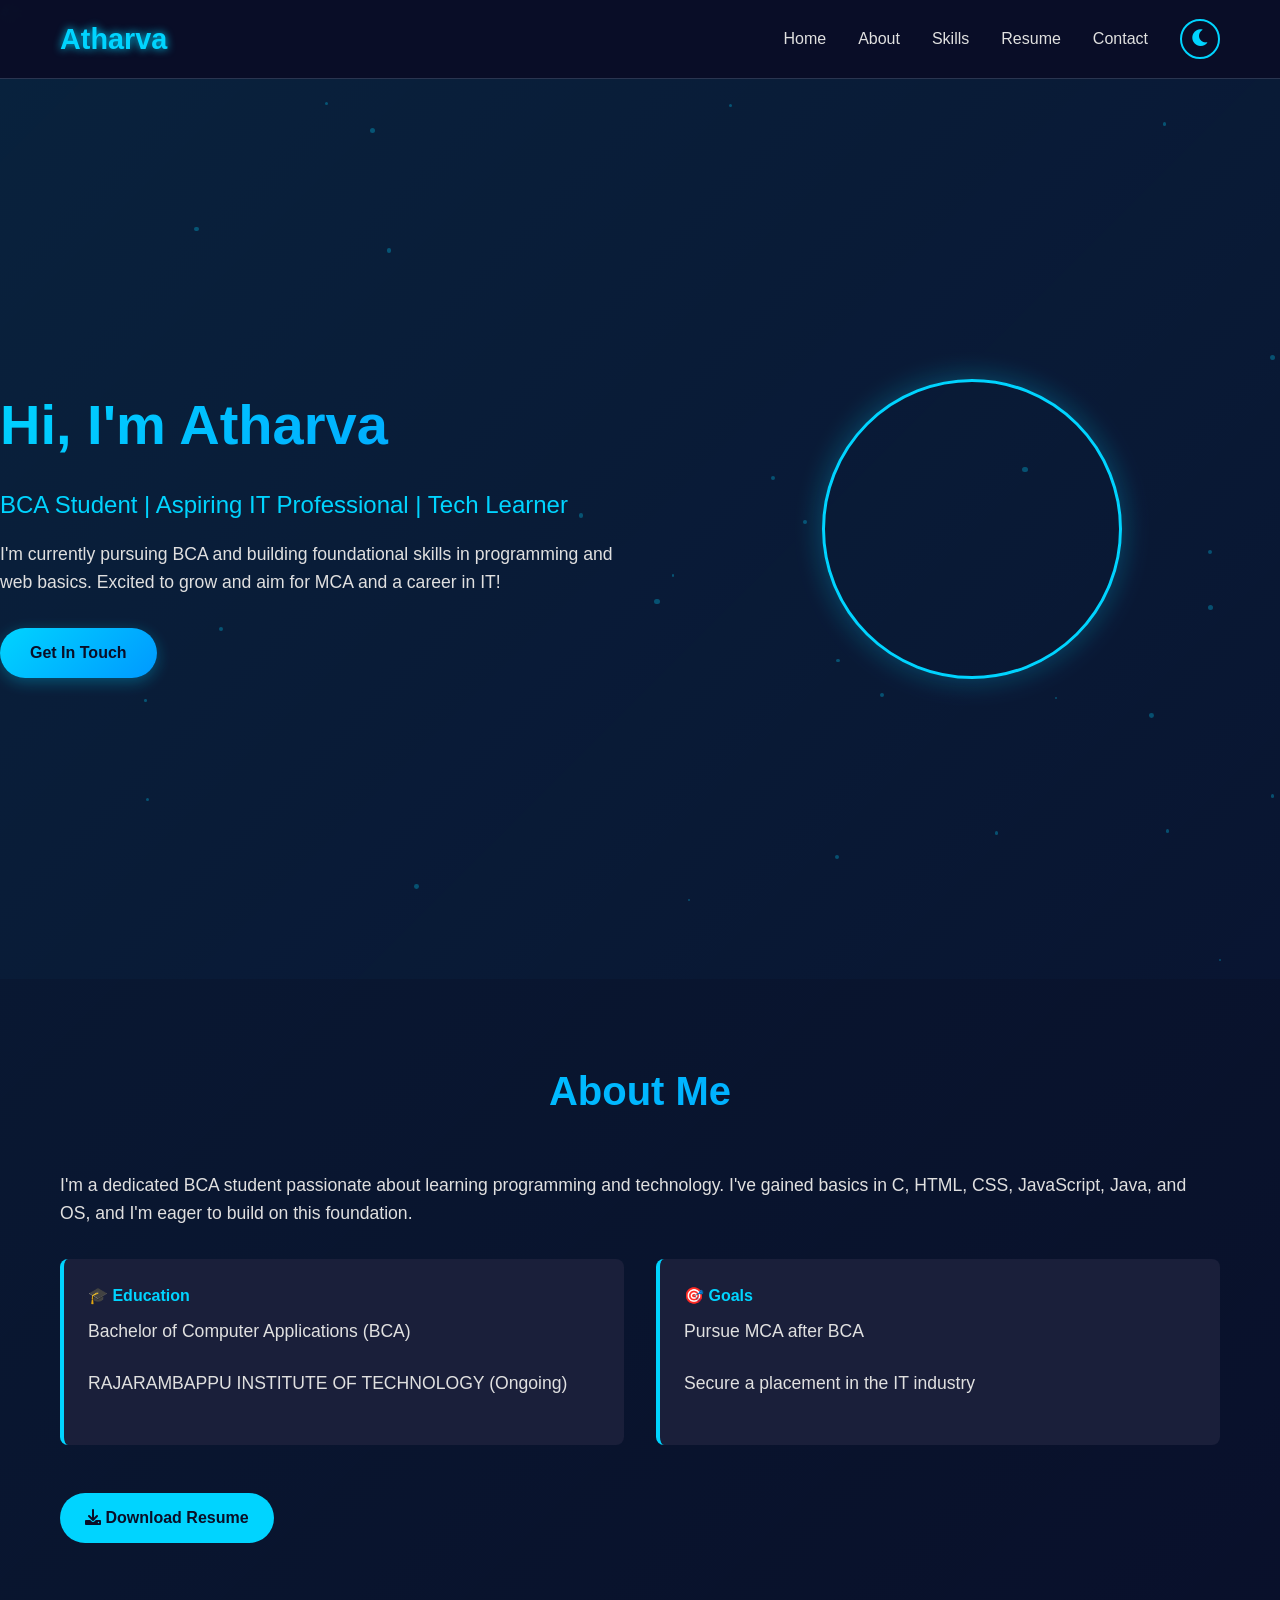
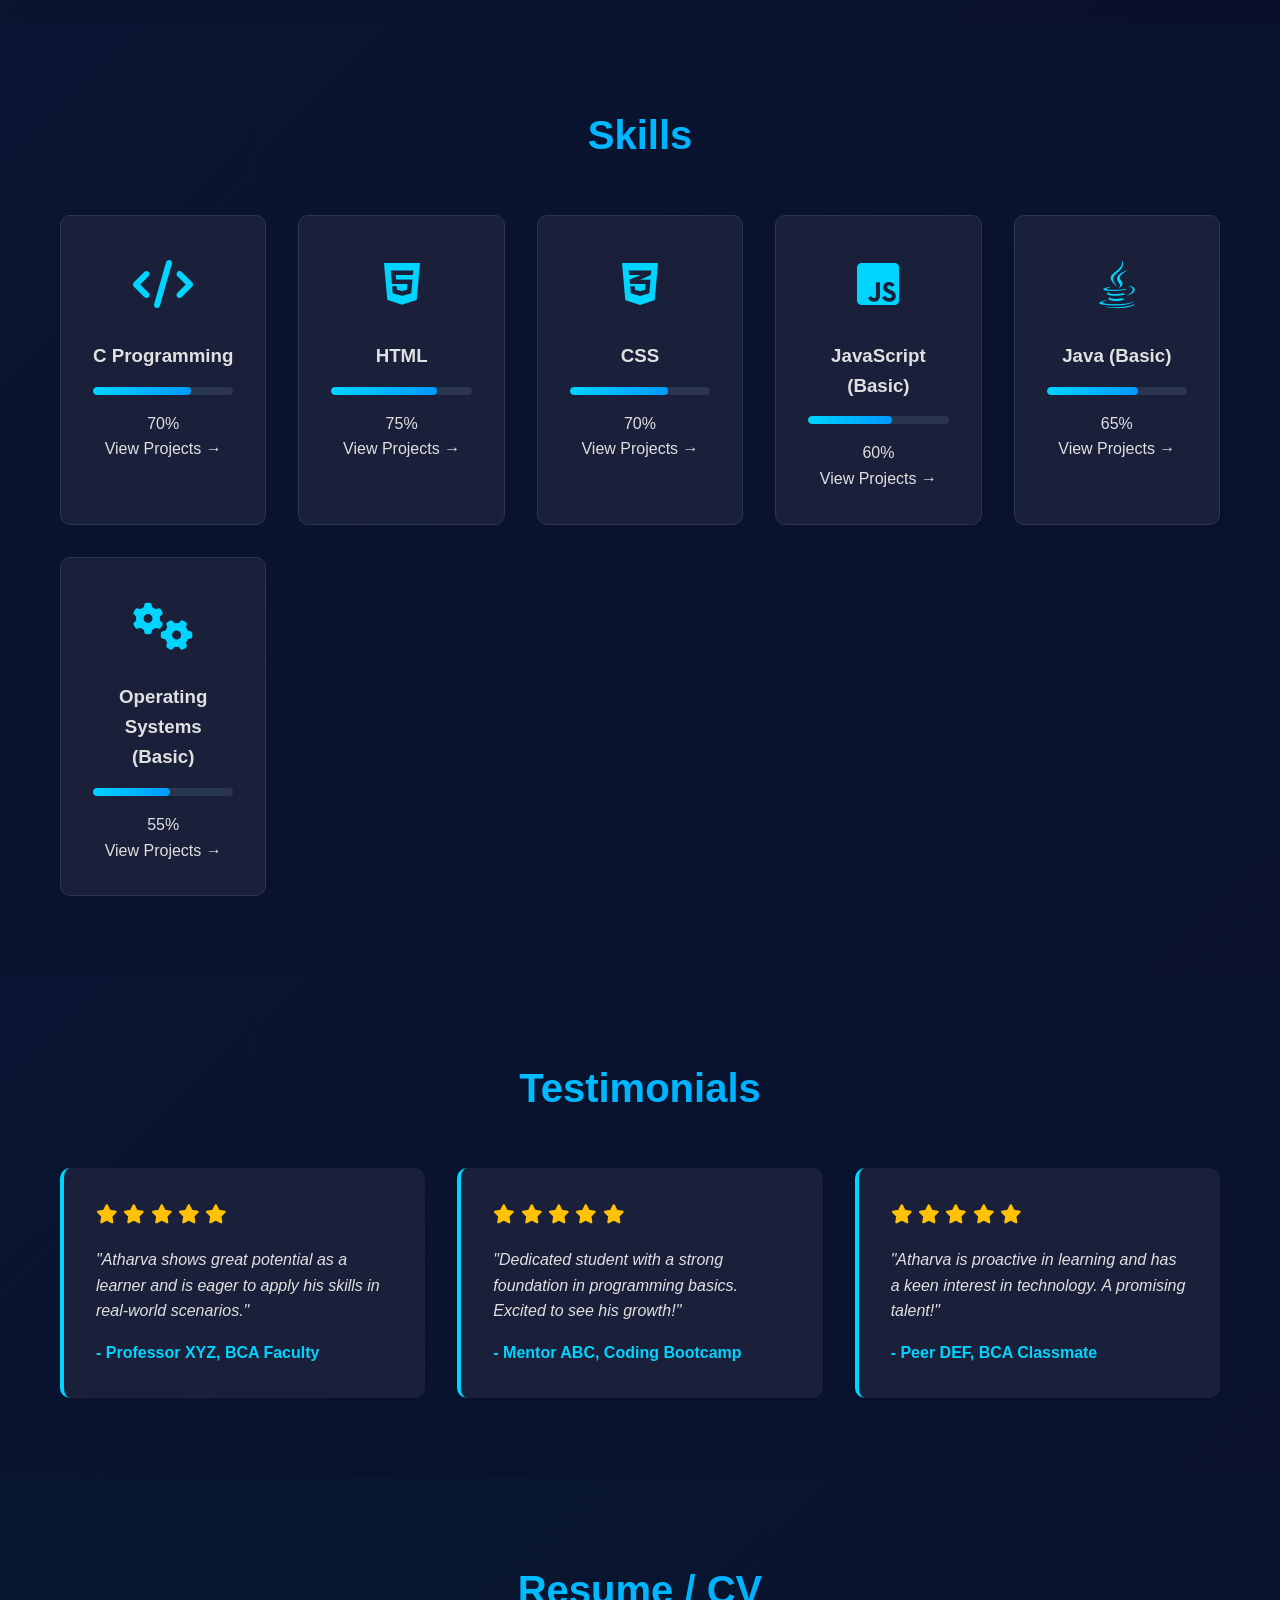
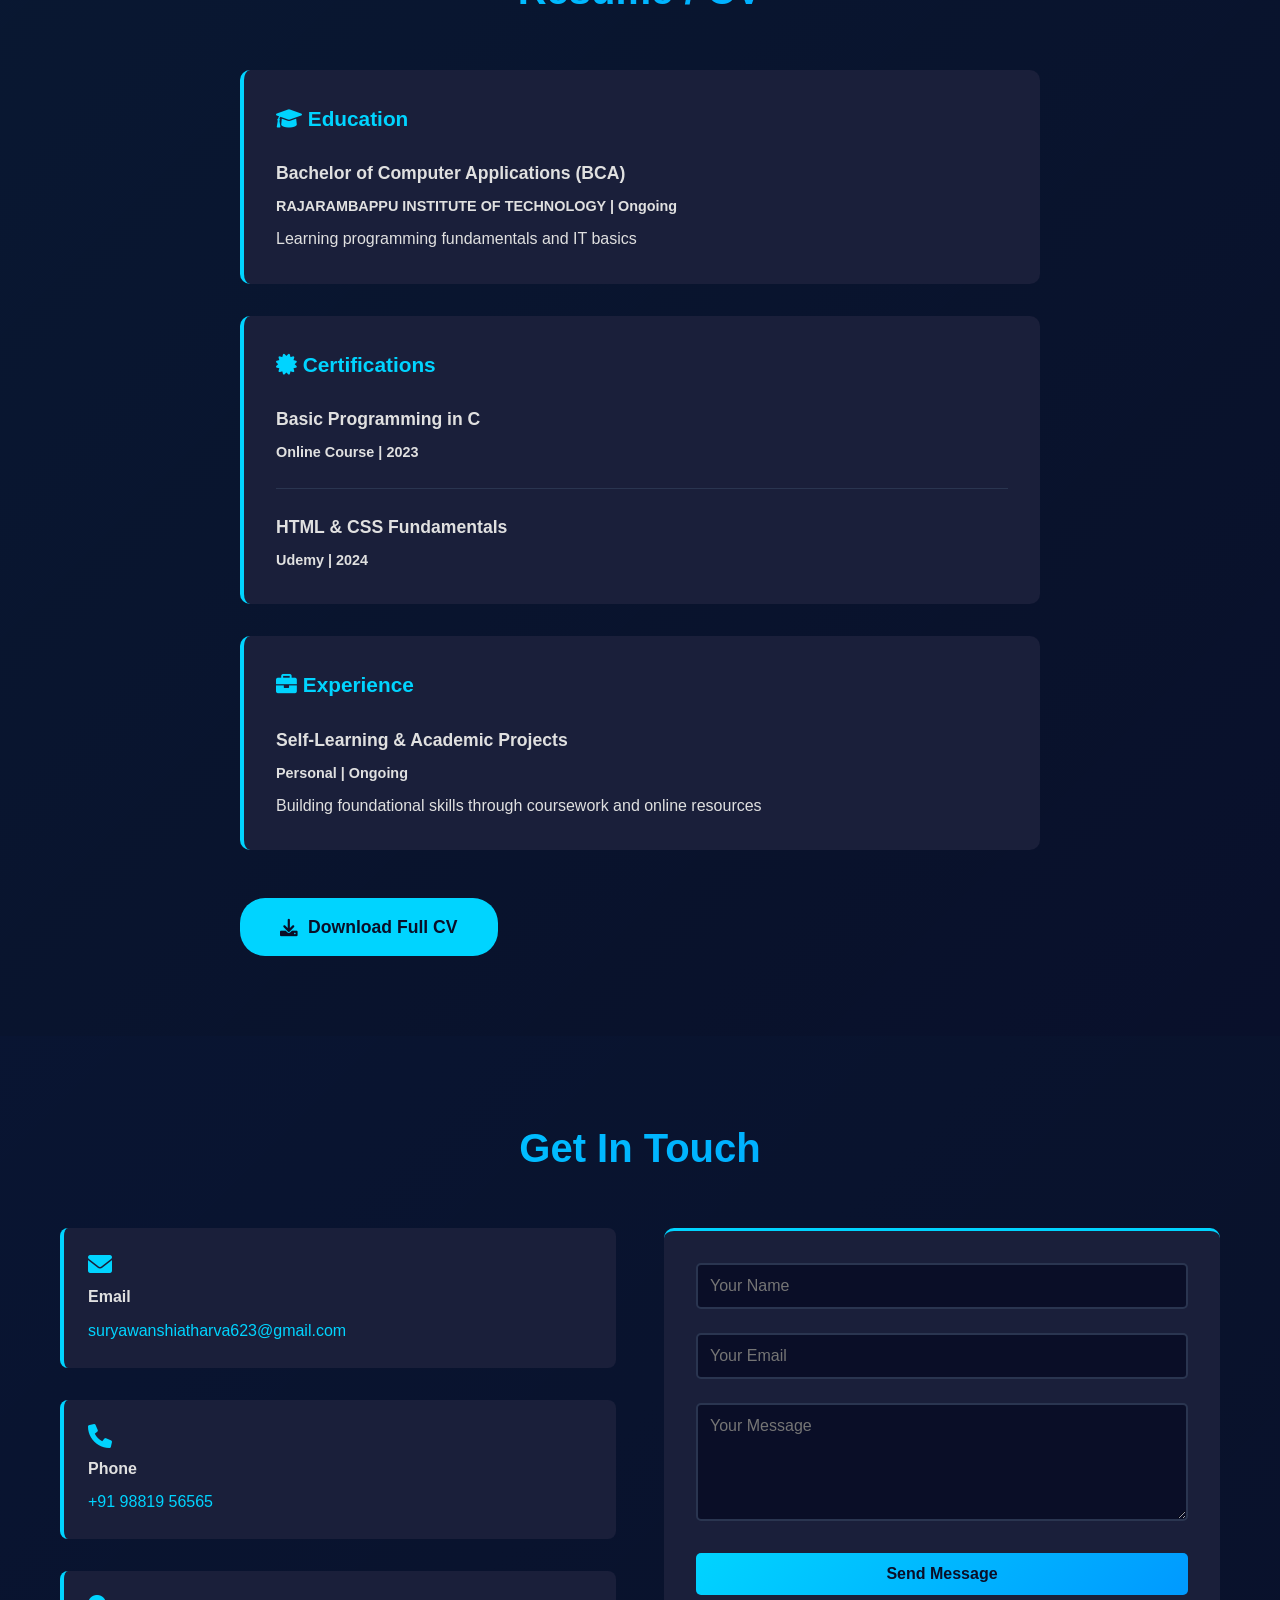
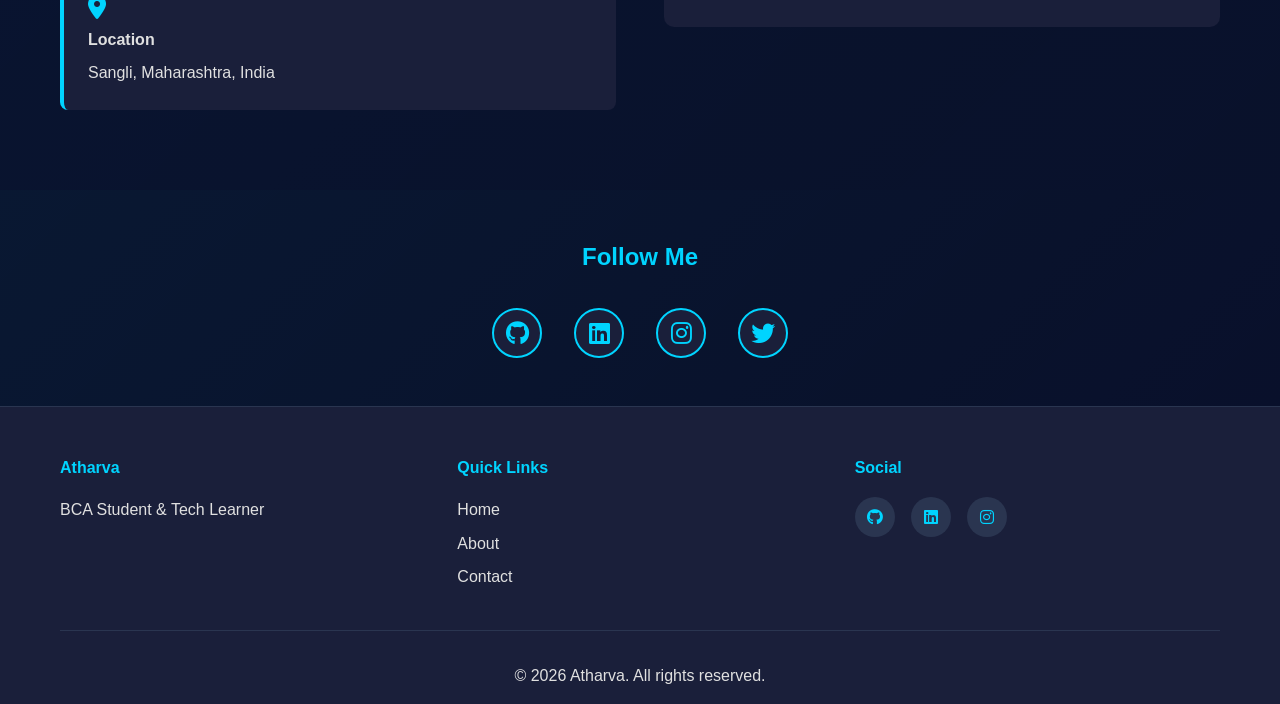
==== index.html @ 7a306eab "Portfolio web First website" ====
<!DOCTYPE html>
<html lang="en">
<head>
    <meta charset="UTF-8">
    <meta name="viewport" content="width=device-width, initial-scale=1.0">
    <title>Atharva - BCA Student Portfolio</title>
    <link rel="stylesheet" href="styles.css">
    <link rel="stylesheet" href="https://cdnjs.cloudflare.com/ajax/libs/font-awesome/6.0.0/css/all.min.css">
</head>
<body>
    <!-- Floating Code Symbols Background -->
    <div class="code-symbols">
        <div class="symbol">#</div>
        <div class="symbol">{}</div>
        <div class="symbol">;</div>
        <div class="symbol">:</div>
        <div class="symbol">[]</div>
        <div class="symbol">()</div>
        <div class="symbol">==</div>
        <div class="symbol">=></div>
        <div class="symbol">/.</div>
        <div class="symbol">/*</div>
        <div class="symbol">*/</div>
        <div class="symbol"><></div>
        <div class="symbol">.html</div>
        <div class="symbol">.css</div>
        <div class="symbol">.js</div>
        <div class="symbol">void()</div>
        <div class="symbol">return</div>
        <div class="symbol">const</div>
        <div class="symbol">let</div>
        <div class="symbol">var</div>
        <div class="symbol">function</div>
        <div class="symbol">class</div>
        <div class="symbol">if()</div>
        <div class="symbol">else</div>
        <div class="symbol">for()</div>
        <div class="symbol">while()</div>
        <div class="symbol">public</div>
        <div class="symbol">private</div>
        <div class="symbol">static</div>
        <div class="symbol">import</div>
        <div class="symbol">export</div>
        <div class="symbol">async</div>
        <div class="symbol">await</div>
        <div class="symbol">try</div>
        <div class="symbol">catch</div>
        <div class="symbol">throw</div>
        <div class="symbol">new</div>
        <div class="symbol">this</div>
        <div class="symbol">super</div>
        <div class="symbol">extends</div>
        <div class="symbol">interface</div>
        <div class="symbol">&&</div>
        <div class="symbol">||</div>
        <div class="symbol">!</div>
        <div class="symbol">?</div>
        <div class="symbol">:</div>
        <div class="symbol">...</div>
        <div class="symbol">@</div>
        <div class="symbol">$</div>
        <div class="symbol">%</div>
        <div class="symbol">^</div>
        <div class="symbol">&</div>
        <div class="symbol">*</div>
        <div class="symbol">+=</div>
        <div class="symbol">-=</div>
        <div class="symbol">*=</div>
        <div class="symbol">/=</div>
    </div>

    <!-- Loading Animation -->
    <div id="loader">
        <div class="loading-container">
            <div class="code-lines" id="codeDisplay"></div>
            <div class="progress-bar">
                <div class="progress-fill"></div>
            </div>
            <div class="loading-text">Loading Tech Portfolio...</div>
            <div class="tech-icons">
                <i class="fas fa-code icon"></i>
                <i class="fab fa-html5 icon"></i>
                <i class="fab fa-css3-alt icon"></i>
                <i class="fab fa-js-square icon"></i>
            </div>
        </div>
    </div>

    <!-- Navigation Bar -->
    <nav class="navbar">
        <div class="nav-container">
            <div class="nav-logo">Atharva</div>
            <ul class="nav-menu" id="navMenu">
                <li><a href="#home" class="nav-link">Home</a></li>
                <li><a href="#about" class="nav-link">About</a></li>
                <li><a href="#skills" class="nav-link">Skills</a></li>
                <li><a href="#resume" class="nav-link">Resume</a></li>
                <li><a href="#contact" class="nav-link">Contact</a></li>
                <li><button id="themeToggle" class="theme-toggle"><i class="fas fa-moon"></i></button></li>
            </ul>
            <div class="hamburger" id="hamburger">
                <span></span>
                <span></span>
                <span></span>
            </div>
        </div>
    </nav>

    <!-- Home Section -->
    <section id="home" class="hero">
        <div class="hero-content">
            <div class="hero-text">
                <h1>Hi, I'm <span class="typing"></span></h1>
                <p class="subtitle">BCA Student | Aspiring IT Professional | Tech Learner</p>
                <p class="description">I'm currently pursuing BCA and building foundational skills in programming and web basics. Excited to grow and aim for MCA and a career in IT!</p>
                <a href="#contact" class="cta-button">Get In Touch</a>
            </div>
            <div class="hero-image">
                <img src="C:\Users\SARTHAK\Downloads\e24eee77-f76f-40df-9fc2-45746ae92614-1_all_17013.jpg" alt="Profile" class="profile-img">
            </div>
        </div>
        <div class="particles" id="particles"></div>
    </section>

    <!-- About Me Section -->
    <section id="about" class="about">
        <div class="container">
            <h2 class="section-title">About Me</h2>
            <div class="about-content">
                <div class="about-text">
                    <p>I'm a dedicated BCA student passionate about learning programming and technology. I've gained basics in C, HTML, CSS, JavaScript, Java, and OS, and I'm eager to build on this foundation.</p>
                    
                    <div class="about-info">
                        <div class="info-block">
                            <h4>🎓 Education</h4>
                            <p>Bachelor of Computer Applications (BCA)</p>
                            <p>RAJARAMBAPPU INSTITUTE OF TECHNOLOGY  (Ongoing)</p>
                        </div>
                        <div class="info-block">
                            <h4>🎯 Goals</h4>
                            <p>Pursue MCA after BCA</p>
                            <p>Secure a placement in the IT industry</p>
                        </div>
                    </div>
                    
                    <a href="#" class="download-cv-btn"><i class="fas fa-download"></i> Download Resume</a>
                </div>
            </div>
        </div>
    </section>

    <!-- Skills Section -->
    <section id="skills" class="skills">
        <div class="container">
            <h2 class="section-title">Skills</h2>
            <div class="skills-grid">
                <div class="skill-card" data-skill="c-programming">
                    <div class="skill-icon"><i class="fas fa-code"></i></div>
                    <h3>C Programming</h3>
                    <div class="skill-bar">
                        <div class="skill-progress" style="width: 70%"></div>
                    </div>
                    <p>70%</p>
                    <span class="view-projects">View Projects →</span>
                </div>
                <div class="skill-card" data-skill="html">
                    <div class="skill-icon"><i class="fab fa-html5"></i></div>
                    <h3>HTML</h3>
                    <div class="skill-bar">
                        <div class="skill-progress" style="width: 75%"></div>
                    </div>
                    <p>75%</p>
                    <span class="view-projects">View Projects →</span>
                </div>
                <div class="skill-card" data-skill="css">
                    <div class="skill-icon"><i class="fab fa-css3-alt"></i></div>
                    <h3>CSS</h3>
                    <div class="skill-bar">
                        <div class="skill-progress" style="width: 70%"></div>
                    </div>
                    <p>70%</p>
                    <span class="view-projects">View Projects →</span>
                </div>
                <div class="skill-card" data-skill="javascript">
                    <div class="skill-icon"><i class="fab fa-js-square"></i></div>
                    <h3>JavaScript (Basic)</h3>
                    <div class="skill-bar">
                        <div class="skill-progress" style="width: 60%"></div>
                    </div>
                    <p>60%</p>
                    <span class="view-projects">View Projects →</span>
                </div>
                <div class="skill-card" data-skill="java">
                    <div class="skill-icon"><i class="fab fa-java"></i></div>
                    <h3>Java (Basic)</h3>
                    <div class="skill-bar">
                        <div class="skill-progress" style="width: 65%"></div>
                    </div>
                    <p>65%</p>
                    <span class="view-projects">View Projects →</span>
                </div>
                <div class="skill-card" data-skill="os">
                    <div class="skill-icon"><i class="fas fa-cogs"></i></div>
                    <h3>Operating Systems (Basic)</h3>
                    <div class="skill-bar">
                        <div class="skill-progress" style="width: 55%"></div>
                    </div>
                    <p>55%</p>
                    <span class="view-projects">View Projects →</span>
                </div>
            </div>
        </div>
    </section>

    <!-- Testimonials Section -->
    <section id="testimonials" class="testimonials">
        <div class="container">
            <h2 class="section-title">Testimonials</h2>
            <div class="testimonials-grid">
                <div class="testimonial-card">
                    <div class="stars">
                        <i class="fas fa-star"></i>
                        <i class="fas fa-star"></i>
                        <i class="fas fa-star"></i>
                        <i class="fas fa-star"></i>
                        <i class="fas fa-star"></i>
                    </div>
                    <p class="testimonial-text">"Atharva shows great potential as a learner and is eager to apply his skills in real-world scenarios."</p>
                    <p class="testimonial-author">- Professor XYZ, BCA Faculty</p>
                </div>
                <div class="testimonial-card">
                    <div class="stars">
                        <i class="fas fa-star"></i>
                        <i class="fas fa-star"></i>
                        <i class="fas fa-star"></i>
                        <i class="fas fa-star"></i>
                        <i class="fas fa-star"></i>
                    </div>
                    <p class="testimonial-text">"Dedicated student with a strong foundation in programming basics. Excited to see his growth!"</p>
                    <p class="testimonial-author">- Mentor ABC, Coding Bootcamp</p>
                </div>
                <div class="testimonial-card">
                    <div class="stars">
                        <i class="fas fa-star"></i>
                        <i class="fas fa-star"></i>
                        <i class="fas fa-star"></i>
                        <i class="fas fa-star"></i>
                        <i class="fas fa-star"></i>
                    </div>
                    <p class="testimonial-text">"Atharva is proactive in learning and has a keen interest in technology. A promising talent!"</p>
                    <p class="testimonial-author">- Peer DEF, BCA Classmate</p>
                </div>
            </div>
        </div>
    </section>

    <!-- Resume Section -->
    <section id="resume" class="resume">
        <div class="container">
            <h2 class="section-title">Resume / CV</h2>
            <div class="resume-content">
                <div class="resume-block">
                    <h3><i class="fas fa-graduation-cap"></i> Education</h3>
                    <div class="resume-item">
                        <h4>Bachelor of Computer Applications (BCA)</h4>
                        <p class="resume-meta">RAJARAMBAPPU INSTITUTE OF TECHNOLOGY | Ongoing</p>
                        <p>Learning programming fundamentals and IT basics</p>
                    </div> 
                </div>

                <div class="resume-block">
                    <h3><i class="fas fa-certificate"></i> Certifications</h3>
                    <div class="resume-item">
                        <h4>Basic Programming in C</h4>
                        <p class="resume-meta">Online Course | 2023</p>
                    </div>
                    <div class="resume-item">
                        <h4>HTML & CSS Fundamentals</h4>
                        <p class="resume-meta">Udemy | 2024</p>
                    </div>
                </div>

                <div class="resume-block">
                    <h3><i class="fas fa-briefcase"></i> Experience</h3>
                    <div class="resume-item">
                        <h4>Self-Learning & Academic Projects</h4>
                        <p class="resume-meta">Personal | Ongoing</p>
                        <p>Building foundational skills through coursework and online resources</p>
                    </div>
                </div>

                <a href="#" class="download-cv-btn large"><i class="fas fa-download"></i> Download Full CV</a>
            </div>
        </div>
    </section>

    <!-- Contact Section -->
    <section id="contact" class="contact">
        <div class="container">
            <h2 class="section-title">Get In Touch</h2>
            <div class="contact-content">
                <div class="contact-info">
                    <div class="contact-item">
                        <i class="fas fa-envelope"></i>
                        <h4>Email</h4>
                        <p><a href="mailto:suryawanshiatharva623@gmail.com">suryawanshiatharva623@gmail.com</a></p>
                    </div>
                    <div class="contact-item">
                        <i class="fas fa-phone"></i>
                        <h4>Phone</h4>
                        <p><a href="tel:+919881956565">+91 98819 56565</a></p>
                    </div>
                    <div class="contact-item">
                        <i class="fas fa-map-marker-alt"></i>
                        <h4>Location</h4>
                        <p>Sangli, Maharashtra, India</p>
                    </div>
                </div>

                <form class="contact-form" id="contactForm">
                    <div class="form-group">
                        <input type="text" placeholder="Your Name" required>
                    </div>
                    <div class="form-group">
                        <input type="email" placeholder="Your Email" required>
                    </div>
                    <div class="form-group">
                        <textarea placeholder="Your Message" rows="5" required></textarea>
                    </div>
                    <button type="submit" class="submit-btn">Send Message</button>
                </form>
            </div>
        </div>
    </section>

    <!-- Social Media Section -->
    <section class="social-media">
        <div class="container">
            <h3>Follow Me</h3>
            <div class="social-links">
                <a href="https://github.com" target="_blank" title="GitHub"><i class="fab fa-github"></i></a>
                <a href="https://linkedin.com" target="_blank" title="LinkedIn"><i class="fab fa-linkedin"></i></a>
                <a href="https://instagram.com" target="_blank" title="Instagram"><i class="fab fa-instagram"></i></a>
                <a href="https://twitter.com" target="_blank" title="Twitter"><i class="fab fa-twitter"></i></a>
            </div>
        </div>
    </section>

    <!-- Footer -->
    <footer class="footer">
        <div class="container">
            <div class="footer-content">
                <div class="footer-section">
                    <h4>Atharva</h4>
                    <p>BCA Student & Tech Learner</p>
                </div>
                <div class="footer-section">
                    <h4>Quick Links</h4>
                    <ul>
                        <li><a href="#home">Home</a></li>
                        <li><a href="#about">About</a></li>
                        <li><a href="#contact">Contact</a></li>
                    </ul>
                </div>
                <div class="footer-section">
                    <h4>Social</h4>
                    <div class="footer-social">
                        <a href="#"><i class="fab fa-github"></i></a>
                        <a href="#"><i class="fab fa-linkedin"></i></a>
                        <a href="#"><i class="fab fa-instagram"></i></a>
                    </div>
                </div>
            </div>
            <div class="footer-bottom">
                <p>&copy; 2026 Atharva. All rights reserved.</p>
            </div>
        </div>
    </footer>

    <script src="script.js"></script>
</body>
</html>
---- styles.css ----
* {
    margin: 0;
    padding: 0;
    box-sizing: border-box;
}

/* Theme Variables */
:root {
    --primary: #00d4ff;
    --secondary: #0099ff;
    --dark-bg: #0a0e27;
    --light-bg: #f5f7fa;
    --dark-text: #e0e0e0;
    --light-text: #333;
    --card-dark: #1a1f3a;
    --card-light: #fff;
    --border-color: #2a3550;
}

body {
    font-family: 'Segoe UI', Tahoma, Geneva, Verdana, sans-serif;
    background: var(--dark-bg);
    color: var(--dark-text);
    transition: background 0.3s, color 0.3s;
    line-height: 1.6;
}

body.light-mode {
    background: var(--light-bg);
    color: var(--light-text);
}

html {
    scroll-behavior: smooth;
}

.container {
    max-width: 1200px;
    margin: 0 auto;
    padding: 0 20px;
}

/* Loading Animation */
#loader {
    position: fixed;
    top: 0;
    left: 0;
    width: 100%;
    height: 100%;
    background: var(--dark-bg);
    display: flex;
    flex-direction: column;
    justify-content: center;
    align-items: center;
    z-index: 9999;
    animation: fadeOut 0.5s ease-in-out 2.5s forwards;
}

.spinner {
    width: 50px;
    height: 50px;
    border: 4px solid rgba(0, 212, 255, 0.3);
    border-top-color: var(--primary);
    border-radius: 50%;
    animation: spin 1s linear infinite;
}

@keyframes spin {
    to { transform: rotate(360deg); }
}

@keyframes fadeOut {
    to {
        opacity: 0;
        visibility: hidden;
    }
}

/* Navigation Bar */
.navbar {
    position: sticky;
    top: 0;
    background: rgba(10, 14, 39, 0.95);
    backdrop-filter: blur(10px);
    z-index: 100;
    border-bottom: 1px solid var(--border-color);
    padding: 1rem 0;
}

body.light-mode .navbar {
    background: rgba(245, 247, 250, 0.95);
    border-color: #ddd;
}

.nav-container {
    max-width: 1200px;
    margin: 0 auto;
    padding: 0 20px;
    display: flex;
    justify-content: space-between;
    align-items: center;
}

.nav-logo {
    font-size: 1.8rem;
    font-weight: bold;
    color: var(--primary);
    text-shadow: 0 0 8px var(--primary);
}

.nav-menu {
    display: flex;
    list-style: none;
    gap: 2rem;
    align-items: center;
}

.nav-link {
    color: var(--dark-text);
    text-decoration: none;
    transition: color 0.3s;
    position: relative;
}

body.light-mode .nav-link {
    color: var(--light-text);
}

.nav-link:hover {
    color: var(--primary);
}

.nav-link::after {
    content: '';
    position: absolute;
    bottom: -5px;
    left: 0;
    width: 0;
    height: 2px;
    background: var(--primary);
    transition: width 0.3s;
}

.nav-link:hover::after {
    width: 100%;
}

.theme-toggle {
    background: none;
    border: 2px solid var(--primary);
    color: var(--primary);
    cursor: pointer;
    width: 40px;
    height: 40px;
    border-radius: 50%;
    font-size: 1.2rem;
    transition: all 0.3s;
}

.theme-toggle:hover {
    background: var(--primary);
    color: var(--dark-bg);
    transform: scale(1.1);
}

.hamburger {
    display: none;
    flex-direction: column;
    cursor: pointer;
}

.hamburger span {
    width: 25px;
    height: 3px;
    background: var(--primary);
    margin: 5px 0;
    transition: 0.3s;
    border-radius: 2px;
}

/* Hero Section */
.hero {
    min-height: 100vh;
    display: flex;
    align-items: center;
    justify-content: center;
    background: linear-gradient(135deg, rgba(0, 212, 255, 0.1) 0%, rgba(0, 153, 255, 0.05) 100%);
    position: relative;
    overflow: hidden;
    padding-top: 80px;
}

.particles {
    position: absolute;
    width: 100%;
    height: 100%;
    top: 0;
    left: 0;
}

.particle {
    position: absolute;
    background: var(--primary);
    border-radius: 50%;
    pointer-events: none;
    opacity: 0.3;
    animation: float linear infinite;
}

@keyframes float {
    to {
        transform: translateY(-100vh) translateX(var(--tx));
        opacity: 0;
    }
}

.hero-content {
    display: grid;
    grid-template-columns: 1fr 1fr;
    gap: 3rem;
    align-items: center;
    position: relative;
    z-index: 1;
    width: 100%;
}

.hero-text h1 {
    font-size: 3.5rem;
    margin-bottom: 1rem;
    background: linear-gradient(135deg, var(--primary), var(--secondary));
    -webkit-background-clip: text;
    -webkit-text-fill-color: transparent;
    background-clip: text;
    animation: slideInLeft 0.8s ease;
}

@keyframes slideInLeft {
    from {
        opacity: 0;
        transform: translateX(-50px);
    }
    to {
        opacity: 1;
        transform: translateX(0);
    }
}

.subtitle {
    font-size: 1.5rem;
    color: var(--primary);
    margin-bottom: 1rem;
    animation: slideInLeft 0.8s ease 0.2s both;
}

.description {
    font-size: 1.1rem;
    color: var(--dark-text);
    margin-bottom: 2rem;
    animation: slideInLeft 0.8s ease 0.4s both;
}

.cta-button {
    display: inline-block;
    padding: 12px 30px;
    background: linear-gradient(135deg, var(--primary), var(--secondary));
    color: var(--dark-bg);
    text-decoration: none;
    border-radius: 50px;
    font-weight: bold;
    transition: all 0.3s;
    box-shadow: 0 4px 15px rgba(0, 212, 255, 0.3);
    animation: slideInLeft 0.8s ease 0.6s both;
}

.cta-button:hover {
    transform: translateY(-3px);
    box-shadow: 0 6px 20px rgba(0, 212, 255, 0.5);
}

.hero-image {
    display: flex;
    justify-content: center;
    animation: slideInRight 0.8s ease;
}

@keyframes slideInRight {
    from {
        opacity: 0;
        transform: translateX(50px);
    }
    to {
        opacity: 1;
        transform: translateX(0);
    }
}

.profile-img {
    width: 300px;
    height: 300px;
    border-radius: 50%;
    border: 3px solid var(--primary);
    box-shadow: 0 0 30px rgba(0, 212, 255, 0.3);
    transition: transform 0.3s;
}

.profile-img:hover {
    transform: scale(1.05);
}

/* Typing Animation */
.typing::after {
    content: 'Atharva';
    animation: typing 3.5s steps(40, end), blink 0.75s step-end infinite;
}

@keyframes typing {
    from {
        width: 0;
    }
    to {
        width: 100%;
    }
}

@keyframes blink {
    50% { border-color: transparent; }
}

/* Section Styles */
.section-title {
    font-size: 2.5rem;
    text-align: center;
    margin-bottom: 3rem;
    background: linear-gradient(135deg, var(--primary), var(--secondary));
    -webkit-background-clip: text;
    -webkit-text-fill-color: transparent;
    background-clip: text;
    animation: fadeInDown 0.8s ease;
}

@keyframes fadeInDown {
    from {
        opacity: 0;
        transform: translateY(-20px);
    }
    to {
        opacity: 1;
        transform: translateY(0);
    }
}

section {
    padding: 5rem 0;
}

/* About Section */
.about {
    background: linear-gradient(135deg, rgba(0, 212, 255, 0.05) 0%, rgba(0, 153, 255, 0.02) 100%);
}

.about-content {
    display: grid;
    gap: 2rem;
}

.about-text p {
    font-size: 1.1rem;
    margin-bottom: 1.5rem;
    color: var(--dark-text);
}

body.light-mode .about-text p {
    color: var(--light-text);
}

.about-info {
    display: grid;
    grid-template-columns: 1fr 1fr;
    gap: 2rem;
    margin: 2rem 0;
}

.info-block {
    background: var(--card-dark);
    padding: 1.5rem;
    border-radius: 8px;
    border-left: 4px solid var(--primary);
    animation: fadeInUp 0.8s ease;
}

body.light-mode .info-block {
    background: var(--card-light);
    color: var(--light-text);
}

@keyframes fadeInUp {
    from {
        opacity: 0;
        transform: translateY(20px);
    }
    to {
        opacity: 1;
        transform: translateY(0);
    }
}

.info-block h4 {
    color: var(--primary);
    margin-bottom: 0.5rem;
}

.download-cv-btn {
    display: inline-block;
    padding: 12px 25px;
    background: var(--primary);
    color: var(--dark-bg);
    text-decoration: none;
    border-radius: 25px;
    font-weight: bold;
    transition: all 0.3s;
    margin-top: 1rem;
}

.download-cv-btn:hover {
    transform: translateY(-2px);
    box-shadow: 0 5px 15px rgba(0, 212, 255, 0.3);
}

.download-cv-btn.large {
    padding: 15px 40px;
    font-size: 1.1rem;
    display: inline-flex;
    align-items: center;
    gap: 10px;
}

/* Skills Section */
.skills {
    background: linear-gradient(135deg, rgba(0, 153, 255, 0.05) 0%, rgba(0, 212, 255, 0.02) 100%);
}

.skills-grid {
    display: grid;
    grid-template-columns: repeat(auto-fit, minmax(200px, 1fr));
    gap: 2rem;
}

.skill-card {
    background: var(--card-dark);
    padding: 2rem;
    border-radius: 10px;
    text-align: center;
    transition: all 0.3s ease;
    border: 1px solid var(--border-color);
    animation: fadeInUp 0.8s ease;
}

body.light-mode .skill-card {
    background: var(--card-light);
    color: var(--light-text);
    border-color: #ddd;
}

.skill-card:hover {
    transform: translateY(-10px);
    box-shadow: 0 10px 30px rgba(0, 212, 255, 0.2);
    border-color: var(--primary);
}

.skill-icon {
    font-size: 3rem;
    color: var(--primary);
    margin-bottom: 1rem;
}

.skill-bar {
    height: 8px;
    background: var(--border-color);
    border-radius: 5px;
    margin: 1rem 0;
    overflow: hidden;
}

.skill-progress {
    height: 100%;
    background: linear-gradient(90deg, var(--primary), var(--secondary));
    border-radius: 5px;
    animation: fillBar 1.5s ease-out;
}

@keyframes fillBar {
    from {
        width: 0;
    }
}

/* Projects Section */
.projects {
    background: linear-gradient(135deg, rgba(0, 212, 255, 0.05) 0%, rgba(0, 153, 255, 0.02) 100%);
}

.project-filters {
    display: flex;
    justify-content: center;
    gap: 1rem;
    margin-bottom: 2rem;
    flex-wrap: wrap;
}

.filter-btn {
    padding: 10px 20px;
    background: var(--card-dark);
    border: 2px solid var(--border-color);
    color: var(--dark-text);
    border-radius: 25px;
    cursor: pointer;
    transition: all 0.3s;
    font-weight: bold;
}

body.light-mode .filter-btn {
    background: var(--card-light);
    color: var(--light-text);
}

.filter-btn:hover,
.filter-btn.active {
    background: linear-gradient(135deg, var(--primary), var(--secondary));
    border-color: var(--primary);
    color: var(--dark-bg);
}

.projects-grid {
    display: grid;
    grid-template-columns: repeat(auto-fill, minmax(280px, 1fr));
    gap: 2rem;
}

.project-card {
    background: var(--card-dark);
    border-radius: 10px;
    overflow: hidden;
    transition: all 0.3s;
    border: 1px solid var(--border-color);
    animation: fadeInUp 0.8s ease;
}

body.light-mode .project-card {
    background: var(--card-light);
    color: var(--light-text);
    border-color: #ddd;
}

.project-card:hover {
    transform: translateY(-10px);
    box-shadow: 0 10px 30px rgba(0, 212, 255, 0.2);
}

.project-image {
    position: relative;
    width: 100%;
    height: 200px;
    overflow: hidden;
}

.project-image img {
    width: 100%;
    height: 100%;
    object-fit: cover;
    transition: transform 0.3s;
}

.project-card:hover .project-image img {
    transform: scale(1.1);
}

.project-overlay {
    position: absolute;
    top: 0;
    left: 0;
    width: 100%;
    height: 100%;
    background: rgba(0, 212, 255, 0.9);
    display: flex;
    align-items: center;
    justify-content: center;
    opacity: 0;
    transition: opacity 0.3s;
}

.project-card:hover .project-overlay {
    opacity: 1;
}

.project-link {
    color: var(--dark-bg);
    font-size: 1.2rem;
    font-weight: bold;
    text-decoration: none;
}

.project-info {
    padding: 1.5rem;
}

.project-info h3 {
    font-size: 1.3rem;
    margin-bottom: 0.5rem;
    color: var(--primary);
}

.project-info p {
    color: var(--dark-text);
    margin-bottom: 1rem;
    font-size: 0.95rem;
}

body.light-mode .project-info p {
    color: var(--light-text);
}

.project-tags {
    display: flex;
    gap: 0.5rem;
    flex-wrap: wrap;
    margin: 1rem 0;
}

.project-tags span {
    background: var(--primary);
    color: var(--dark-bg);
    padding: 4px 12px;
    border-radius: 20px;
    font-size: 0.8rem;
    font-weight: bold;
}

.project-links {
    display: flex;
    gap: 1rem;
    margin-top: 1rem;
}

.project-links a {
    display: inline-flex;
    align-items: center;
    gap: 0.5rem;
    color: var(--primary);
    text-decoration: none;
    transition: color 0.3s;
}

.project-links a:hover {
    color: var(--secondary);
}

/* Testimonials Section */
.testimonials {
    background: linear-gradient(135deg, rgba(0, 153, 255, 0.05) 0%, rgba(0, 212, 255, 0.02) 100%);
}

.testimonials-grid {
    display: grid;
    grid-template-columns: repeat(auto-fit, minmax(280px, 1fr));
    gap: 2rem;
}

.testimonial-card {
    background: var(--card-dark);
    padding: 2rem;
    border-radius: 10px;
    border-left: 4px solid var(--primary);
    animation: fadeInUp 0.8s ease;
}

body.light-mode .testimonial-card {
    background: var(--card-light);
    color: var(--light-text);
}

.testimonial-card:hover {
    transform: translateY(-5px);
    box-shadow: 0 8px 20px rgba(0, 212, 255, 0.2);
}

.stars {
    color: #ffc107;
    margin-bottom: 1rem;
    font-size: 1.2rem;
}

.testimonial-text {
    font-size: 1rem;
    font-style: italic;
    margin-bottom: 1rem;
    color: var(--dark-text);
}

body.light-mode .testimonial-text {
    color: var(--light-text);
}

.testimonial-author {
    color: var(--primary);
    font-weight: bold;
}

/* Resume Section */
.resume {
    background: linear-gradient(135deg, rgba(0, 212, 255, 0.05) 0%, rgba(0, 153, 255, 0.02) 100%);
}

.resume-content {
    max-width: 800px;
    margin: 0 auto;
}

.resume-block {
    background: var(--card-dark);
    padding: 2rem;
    margin-bottom: 2rem;
    border-radius: 10px;
    border-left: 4px solid var(--primary);
    animation: fadeInUp 0.8s ease;
}

body.light-mode .resume-block {
    background: var(--card-light);
    color: var(--light-text);
}

.resume-block h3 {
    color: var(--primary);
    margin-bottom: 1.5rem;
    font-size: 1.3rem;
}

.resume-item {
    margin-bottom: 1.5rem;
    padding-bottom: 1.5rem;
    border-bottom: 1px solid var(--border-color);
}

.resume-item:last-child {
    border-bottom: none;
    margin-bottom: 0;
    padding-bottom: 0;
}

.resume-item h4 {
    color: var(--dark-text);
    font-size: 1.1rem;
    margin-bottom: 0.5rem;
}

body.light-mode .resume-item h4 {
    color: var(--light-text);
}

.resume-meta {
    color: var(--primary);
    font-size: 0.9rem;
    font-weight: bold;
}

.resume-item p {
    color: var(--dark-text);
    margin-top: 0.5rem;
}

body.light-mode .resume-item p {
    color: var(--light-text);
}

/* Contact Section */
.contact {
    background: linear-gradient(135deg, rgba(0, 153, 255, 0.05) 0%, rgba(0, 212, 255, 0.02) 100%);
}

.contact-content {
    display: grid;
    grid-template-columns: 1fr 1fr;
    gap: 3rem;
    align-items: start;
}

.contact-info {
    display: grid;
    gap: 2rem;
}

.contact-item {
    background: var(--card-dark);
    padding: 1.5rem;
    border-radius: 8px;
    border-left: 4px solid var(--primary);
    animation: fadeInUp 0.8s ease;
}

body.light-mode .contact-item {
    background: var(--card-light);
    color: var(--light-text);
}

.contact-item i {
    font-size: 1.5rem;
    color: var(--primary);
    margin-bottom: 0.5rem;
}

.contact-item h4 {
    margin-bottom: 0.5rem;
}

.contact-item p {
    color: var(--dark-text);
}

body.light-mode .contact-item p {
    color: var(--light-text);
}

.contact-item a {
    color: var(--primary);
    text-decoration: none;
    transition: color 0.3s;
}

.contact-item a:hover {
    color: var(--secondary);
}

.contact-form {
    background: var(--card-dark);
    padding: 2rem;
    border-radius: 10px;
    border-top: 3px solid var(--primary);
}

body.light-mode .contact-form {
    background: var(--card-light);
    color: var(--light-text);
}

.form-group {
    margin-bottom: 1.5rem;
}

.form-group input,
.form-group textarea {
    width: 100%;
    padding: 12px;
    background: var(--dark-bg);
    border: 2px solid var(--border-color);
    color: var(--dark-text);
    border-radius: 5px;
    font-family: inherit;
    font-size: 1rem;
    transition: all 0.3s;
}

body.light-mode .form-group input,
body.light-mode .form-group textarea {
    background: #fff;
    color: var(--light-text);
    border-color: #ddd;
}

.form-group input:focus,
.form-group textarea:focus {
    outline: none;
    border-color: var(--primary);
    box-shadow: 0 0 10px rgba(0, 212, 255, 0.3);
}

.submit-btn {
    width: 100%;
    padding: 12px;
    background: linear-gradient(135deg, var(--primary), var(--secondary));
    border: none;
    color: var(--dark-bg);
    font-size: 1rem;
    font-weight: bold;
    border-radius: 5px;
    cursor: pointer;
    transition: all 0.3s;
}

.submit-btn:hover {
    transform: translateY(-2px);
    box-shadow: 0 5px 15px rgba(0, 212, 255, 0.3);
}

/* Social Media Section */
.social-media {
    text-align: center;
    padding: 3rem 0;
    background: linear-gradient(135deg, rgba(0, 212, 255, 0.05) 0%, rgba(0, 153, 255, 0.02) 100%);
}

.social-media h3 {
    font-size: 1.5rem;
    margin-bottom: 2rem;
    color: var(--primary);
}

.social-links {
    display: flex;
    justify-content: center;
    gap: 2rem;
    flex-wrap: wrap;
}

.social-links a {
    width: 50px;
    height: 50px;
    display: flex;
    align-items: center;
    justify-content: center;
    background: var(--card-dark);
    border: 2px solid var(--primary);
    border-radius: 50%;
    color: var(--primary);
    font-size: 1.5rem;
    transition: all 0.3s;
    text-decoration: none;
}

body.light-mode .social-links a {
    background: var(--card-light);
}

.social-links a:hover {
    background: var(--primary);
    color: var(--dark-bg);
    transform: scale(1.1) rotate(10deg);
}

/* Footer */
.footer {
    background: var(--card-dark);
    color: var(--dark-text);
    padding: 3rem 0 1rem;
    border-top: 1px solid var(--border-color);
}

body.light-mode .footer {
    background: #f0f0f0;
    color: var(--light-text);
}

.footer-content {
    display: grid;
    grid-template-columns: repeat(auto-fit, minmax(250px, 1fr));
    gap: 2rem;
    margin-bottom: 2rem;
}

.footer-section h4 {
    color: var(--primary);
    margin-bottom: 1rem;
}

.footer-section p {
    color: var(--dark-text);
    margin-bottom: 0.5rem;
}

body.light-mode .footer-section p {
    color: var(--light-text);
}

.footer-section ul {
    list-style: none;
}

.footer-section ul li {
    margin-bottom: 0.5rem;
}

.footer-section ul li a {
    color: var(--dark-text);
    text-decoration: none;
    transition: color 0.3s;
}

body.light-mode .footer-section ul li a {
    color: var(--light-text);
}

.footer-section ul li a:hover {
    color: var(--primary);
}

.footer-social {
    display: flex;
    gap: 1rem;
}

.footer-social a {
    width: 40px;
    height: 40px;
    display: flex;
    align-items: center;
    justify-content: center;
    background: var(--border-color);
    color: var(--primary);
    border-radius: 50%;
    text-decoration: none;
    transition: all 0.3s;
}

.footer-social a:hover {
    background: var(--primary);
    color: var(--dark-bg);
}

.footer-bottom {
    text-align: center;
    padding-top: 2rem;
    border-top: 1px solid var(--border-color);
    color: var(--dark-text);
}

body.light-mode .footer-bottom {
    color: var(--light-text);
}

/* Responsive Design */
@media (max-width: 768px) {
    .hamburger {
        display: flex;
    }

    .nav-menu {
        position: absolute;
        left: -100%;
        top: 70px;
        flex-direction: column;
        background-color: var(--dark-bg);
        width: 100%;
        text-align: center;
        transition: 0.3s;
        gap: 0;
        padding: 2rem 0;
    }

    .nav-menu.active {
        left: 0;
    }

    .nav-link {
        display: block;
        padding: 1rem;
    }

    .hero-content {
        grid-template-columns: 1fr;
        text-align: center;
    }

    .hero-text h1 {
        font-size: 2.5rem;
    }

    .hero-image {
        order: -1;
    }

    .profile-img {
        width: 200px;
        height: 200px;
    }

    .about-info {
        grid-template-columns: 1fr;
    }

    .contact-content {
        grid-template-columns: 1fr;
    }

    .projects-grid {
        grid-template-columns: 1fr;
    }

    .section-title {
        font-size: 2rem;
    }

    section {
        padding: 3rem 0;
    }
}

@media (max-width: 480px) {
    .hero-text h1 {
        font-size: 2rem;
    }

    .subtitle {
        font-size: 1.2rem;
    }

    .cta-button {
        padding: 10px 20px;
        font-size: 0.9rem;
    }

    .section-title {
        font-size: 1.8rem;
    }

    .skills-grid {
        grid-template-columns: repeat(auto-fit, minmax(150px, 1fr));
    }

    .social-links {
        gap: 1rem;
    }

    .social-links a {
        width: 40px;
        height: 40px;
        font-size: 1.2rem;
    }
}

/* Enhanced Floating Code Symbols Background */
.code-symbols {
    position: fixed;
    top: 0;
    left: 0;
    width: 100%;
    height: 100%;
    pointer-events: none;
    z-index: 0;
    overflow: hidden;
}

.symbol {
    position: absolute;
    font-family: 'Courier New', monospace;
    font-size: 1.2rem;
    color: var(--primary);
    opacity: 0.08;
    animation: float linear infinite;
    font-weight: bold;
}

@keyframes float {
    0% {
        transform: translateY(0) translateX(var(--tx, 0px));
        opacity: 0.08;
    }
    10% {
        opacity: 0.08;
    }
    90% {
        opacity: 0.08;
    }
    100% {
        transform: translateY(100vh) translateX(var(--tx, 0px));
        opacity: 0;
    }
}

/* Continuous symbols with staggered animation delays */
.symbol:nth-child(1) { --tx: 50px; animation-duration: 15s; top: -50px; left: 5%; animation-delay: 0s; }
.symbol:nth-child(2) { --tx: -30px; animation-duration: 17s; top: -50px; left: 8%; animation-delay: 1s; }
.symbol:nth-child(3) { --tx: 60px; animation-duration: 19s; top: -50px; left: 12%; animation-delay: 2s; }
.symbol:nth-child(4) { --tx: -40px; animation-duration: 16s; top: -50px; left: 18%; animation-delay: 3s; }
.symbol:nth-child(5) { --tx: 45px; animation-duration: 18s; top: -50px; left: 25%; animation-delay: 4s; }
.symbol:nth-child(6) { --tx: -35px; animation-duration: 20s; top: -50px; left: 35%; animation-delay: 5s; }
.symbol:nth-child(7) { --tx: 55px; animation-duration: 17s; top: -50px; left: 42%; animation-delay: 6s; }
.symbol:nth-child(8) { --tx: -50px; animation-duration: 19s; top: -50px; left: 50%; animation-delay: 7s; }
.symbol:nth-child(9) { --tx: 40px; animation-duration: 18s; top: -50px; left: 58%; animation-delay: 8s; }
.symbol:nth-child(10) { --tx: -45px; animation-duration: 16s; top: -50px; left: 65%; animation-delay: 9s; }
.symbol:nth-child(11) { --tx: 35px; animation-duration: 21s; top: -50px; left: 72%; animation-delay: 10s; }
.symbol:nth-child(12) { --tx: -60px; animation-duration: 17s; top: -50px; left: 78%; animation-delay: 11s; }
.symbol:nth-child(13) { --tx: 50px; animation-duration: 16.5s; top: -50px; left: 82%; animation-delay: 12s; }
.symbol:nth-child(14) { --tx: -25px; animation-duration: 18.5s; top: -50px; left: 88%; animation-delay: 13s; }
.symbol:nth-child(15) { --tx: 40px; animation-duration: 20s; top: -50px; left: 92%; animation-delay: 14s; }
.symbol:nth-child(16) { --tx: -55px; animation-duration: 16.5s; top: -50px; left: 3%; animation-delay: 15s; }
.symbol:nth-child(17) { --tx: 45px; animation-duration: 17.5s; top: -50px; left: 15%; animation-delay: 16s; }
.symbol:nth-child(18) { --tx: -30px; animation-duration: 19.5s; top: -50px; left: 45%; animation-delay: 17s; }
.symbol:nth-child(19) { --tx: 50px; animation-duration: 18s; top: -50px; left: 62%; animation-delay: 18s; }
.symbol:nth-child(20) { --tx: -40px; animation-duration: 20.5s; top: -50px; left: 76%; animation-delay: 19s; }
.symbol:nth-child(21) { --tx: 35px; animation-duration: 16s; top: -50px; left: 25%; animation-delay: 20s; }
.symbol:nth-child(22) { --tx: -50px; animation-duration: 17.5s; top: -50px; left: 35%; animation-delay: 21s; }
.symbol:nth-child(23) { --tx: 55px; animation-duration: 19s; top: -50px; left: 55%; animation-delay: 22s; }
.symbol:nth-child(24) { --tx: -35px; animation-duration: 18s; top: -50px; left: 70%; animation-delay: 23s; }
.symbol:nth-child(25) { --tx: 45px; animation-duration: 20.5s; top: -50px; left: 40%; animation-delay: 24s; }
.symbol:nth-child(26) { --tx: -45px; animation-duration: 17s; top: -50px; left: 20%; animation-delay: 25s; }
.symbol:nth-child(27) { --tx: 40px; animation-duration: 18.5s; top: -50px; left: 68%; animation-delay: 26s; }
.symbol:nth-child(28) { --tx: -55px; animation-duration: 16.5s; top: -50px; left: 88%; animation-delay: 27s; }
.symbol:nth-child(29) { --tx: 50px; animation-duration: 19.5s; top: -50px; left: 10%; animation-delay: 28s; }
.symbol:nth-child(30) { --tx: -30px; animation-duration: 17.5s; top: -50px; left: 80%; animation-delay: 29s; }
.symbol:nth-child(31) { --tx: 45px; animation-duration: 20s; top: -50px; left: 32%; animation-delay: 30s; }
.symbol:nth-child(32) { --tx: -40px; animation-duration: 18s; top: -50px; left: 48%; animation-delay: 31s; }
.symbol:nth-child(33) { --tx: 35px; animation-duration: 16.5s; top: -50px; left: 60%; animation-delay: 32s; }
.symbol:nth-child(34) { --tx: -50px; animation-duration: 19s; top: -50px; left: 74%; animation-delay: 33s; }
.symbol:nth-child(35) { --tx: 55px; animation-duration: 17.5s; top: -50px; left: 18%; animation-delay: 34s; }
.symbol:nth-child(36) { --tx: -35px; animation-duration: 18.5s; top: -50px; left: 38%; animation-delay: 35s; }
.symbol:nth-child(37) { --tx: 40px; animation-duration: 20.5s; top: -50px; left: 52%; animation-delay: 36s; }
.symbol:nth-child(38) { --tx: -45px; animation-duration: 17s; top: -50px; left: 86%; animation-delay: 37s; }
.symbol:nth-child(39) { --tx: 50px; animation-duration: 19.5s; top: -50px; left: 2%; animation-delay: 38s; }
.symbol:nth-child(40) { --tx: -55px; animation-duration: 16.5s; top: -50px; left: 72%; animation-delay: 39s; }
.symbol:nth-child(41) { --tx: 45px; animation-duration: 18s; top: -50px; left: 28%; animation-delay: 40s; }
.symbol:nth-child(42) { --tx: -30px; animation-duration: 20s; top: -50px; left: 58%; animation-delay: 41s; }
.symbol:nth-child(43) { --tx: 50px; animation-duration: 17.5s; top: -50px; left: 14%; animation-delay: 42s; }
.symbol:nth-child(44) { --tx: -40px; animation-duration: 19.5s; top: -50px; left: 64%; animation-delay: 43s; }
.symbol:nth-child(45) { --tx: 35px; animation-duration: 16s; top: -50px; left: 44%; animation-delay: 44s; }
.symbol:nth-child(46) { --tx: -50px; animation-duration: 18.5s; top: -50px; left: 90%; animation-delay: 45s; }
.symbol:nth-child(47) { --tx: 55px; animation-duration: 20.5s; top: -50px; left: 6%; animation-delay: 46s; }
.symbol:nth-child(48) { --tx: -35px; animation-duration: 17s; top: -50px; left: 32%; animation-delay: 47s; }
.symbol:nth-child(49) { --tx: 40px; animation-duration: 18.5s; top: -50px; left: 76%; animation-delay: 48s; }
.symbol:nth-child(50) { --tx: -45px; animation-duration: 19s; top: -50px; left: 22%; animation-delay: 49s; }

body {
    position: relative;
}

body::before {
    content: '';
    position: fixed;
    top: 0;
    left: 0;
    width: 100%;
    height: 100%;
    background: url('data:image/svg+xml,<svg xmlns="http://www.w3.org/2000/svg" viewBox="0 0 1200 800"><defs><style>.code-bg{fill:none;stroke:%2300d4ff;stroke-width:1;opacity:0.05;}</style></defs></svg>') repeat;
    pointer-events: none;
    z-index: -1;
}
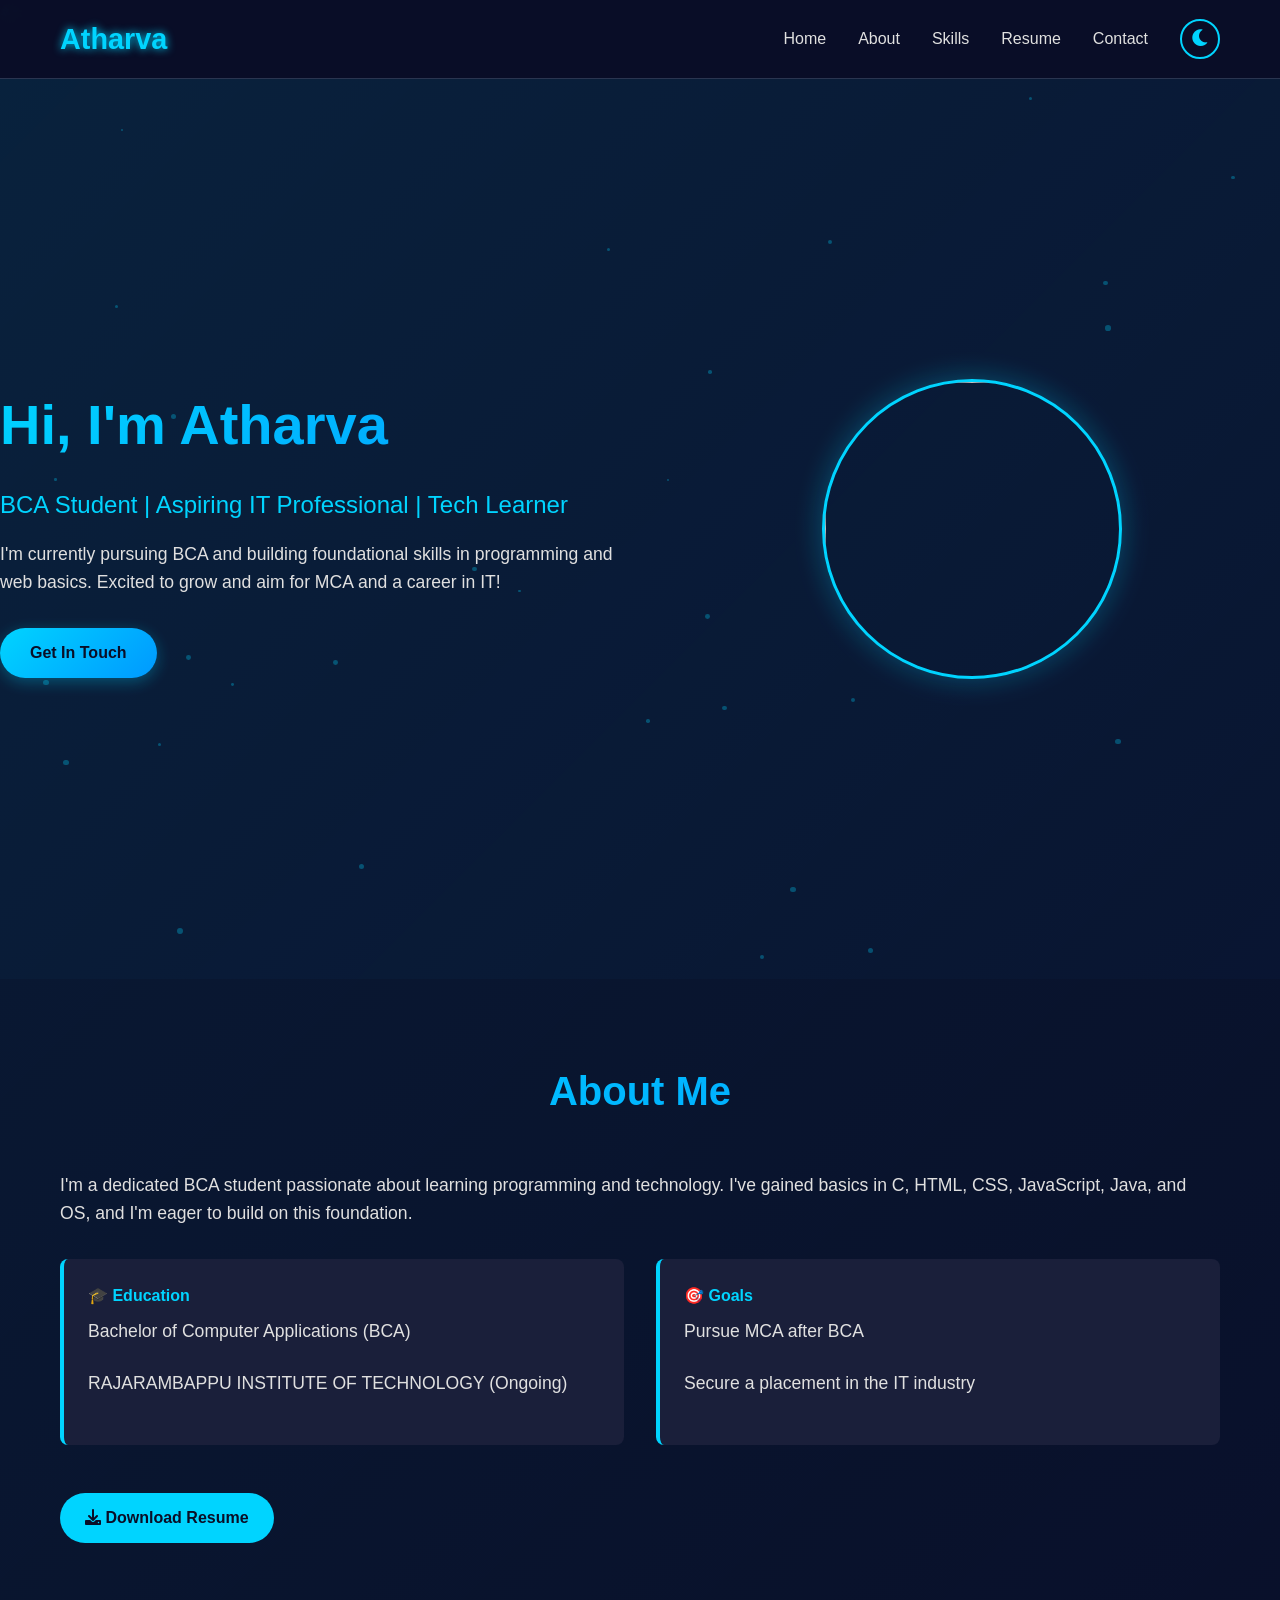
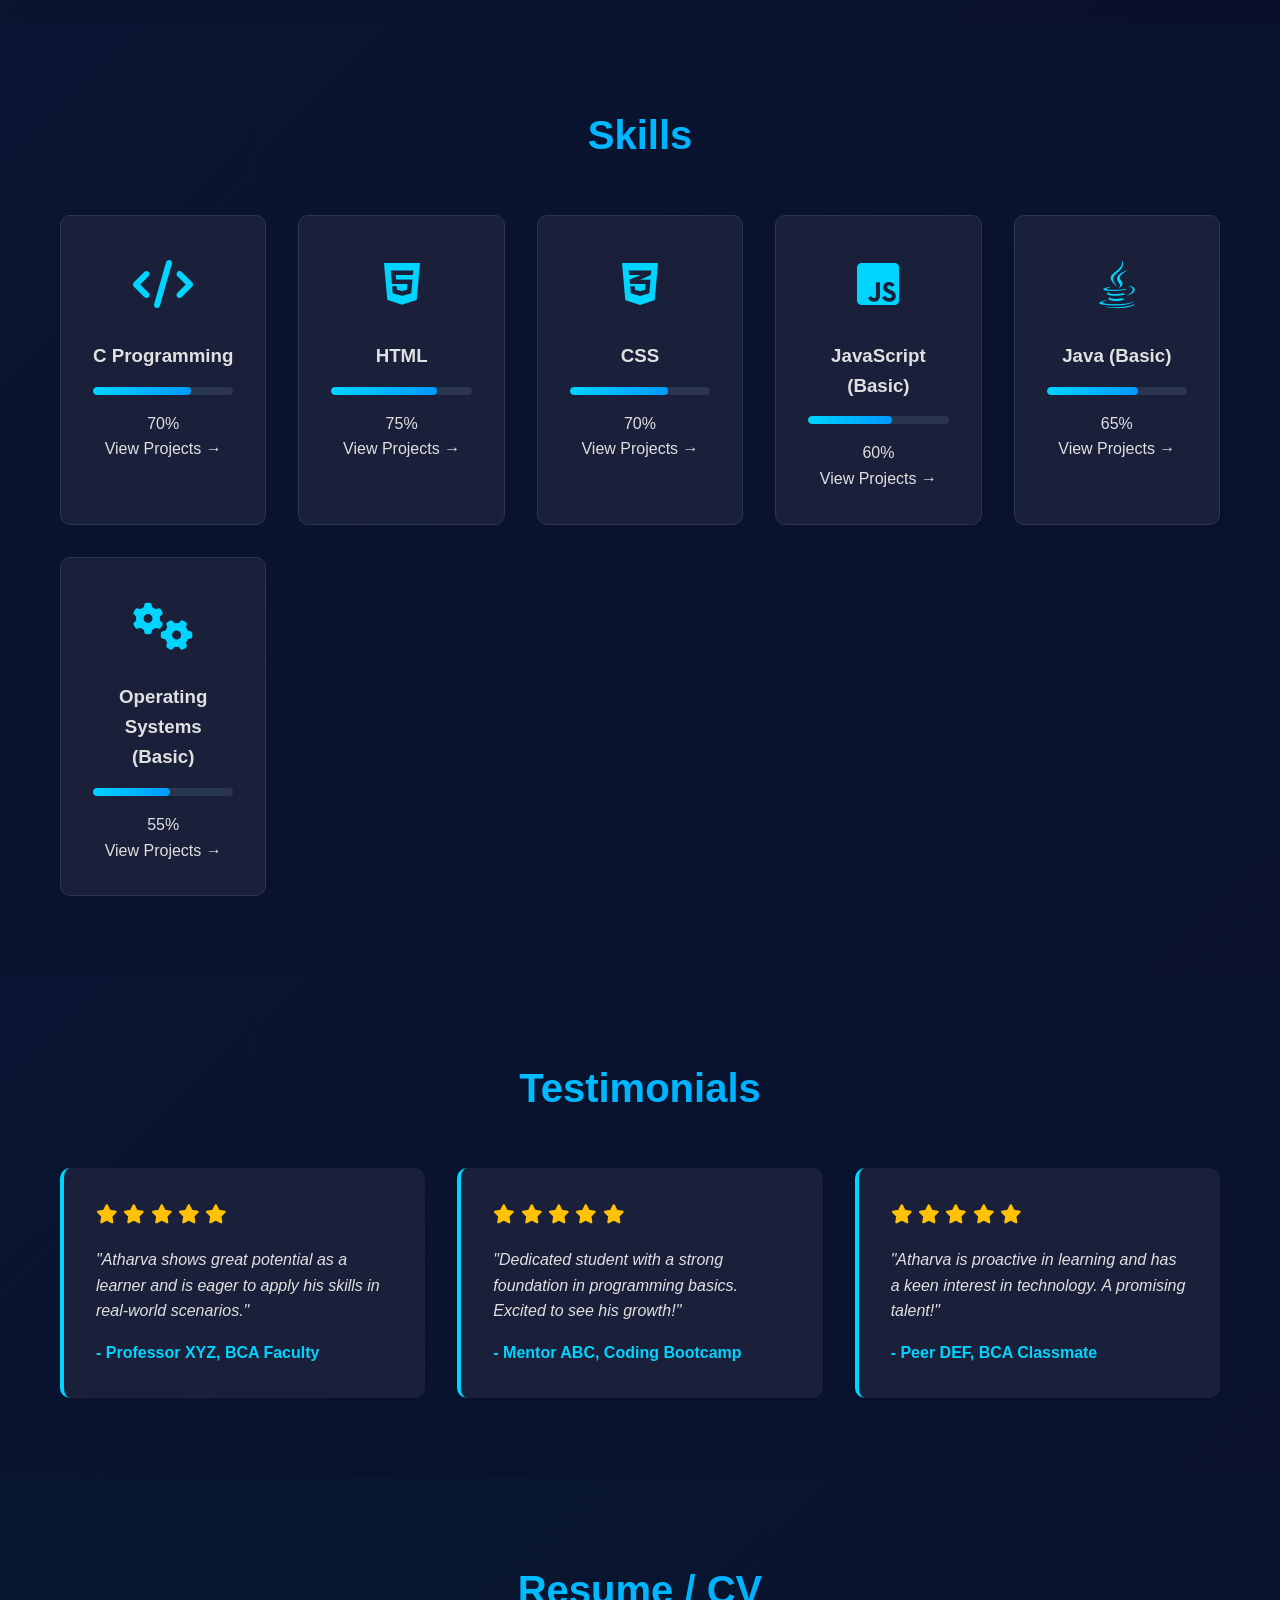
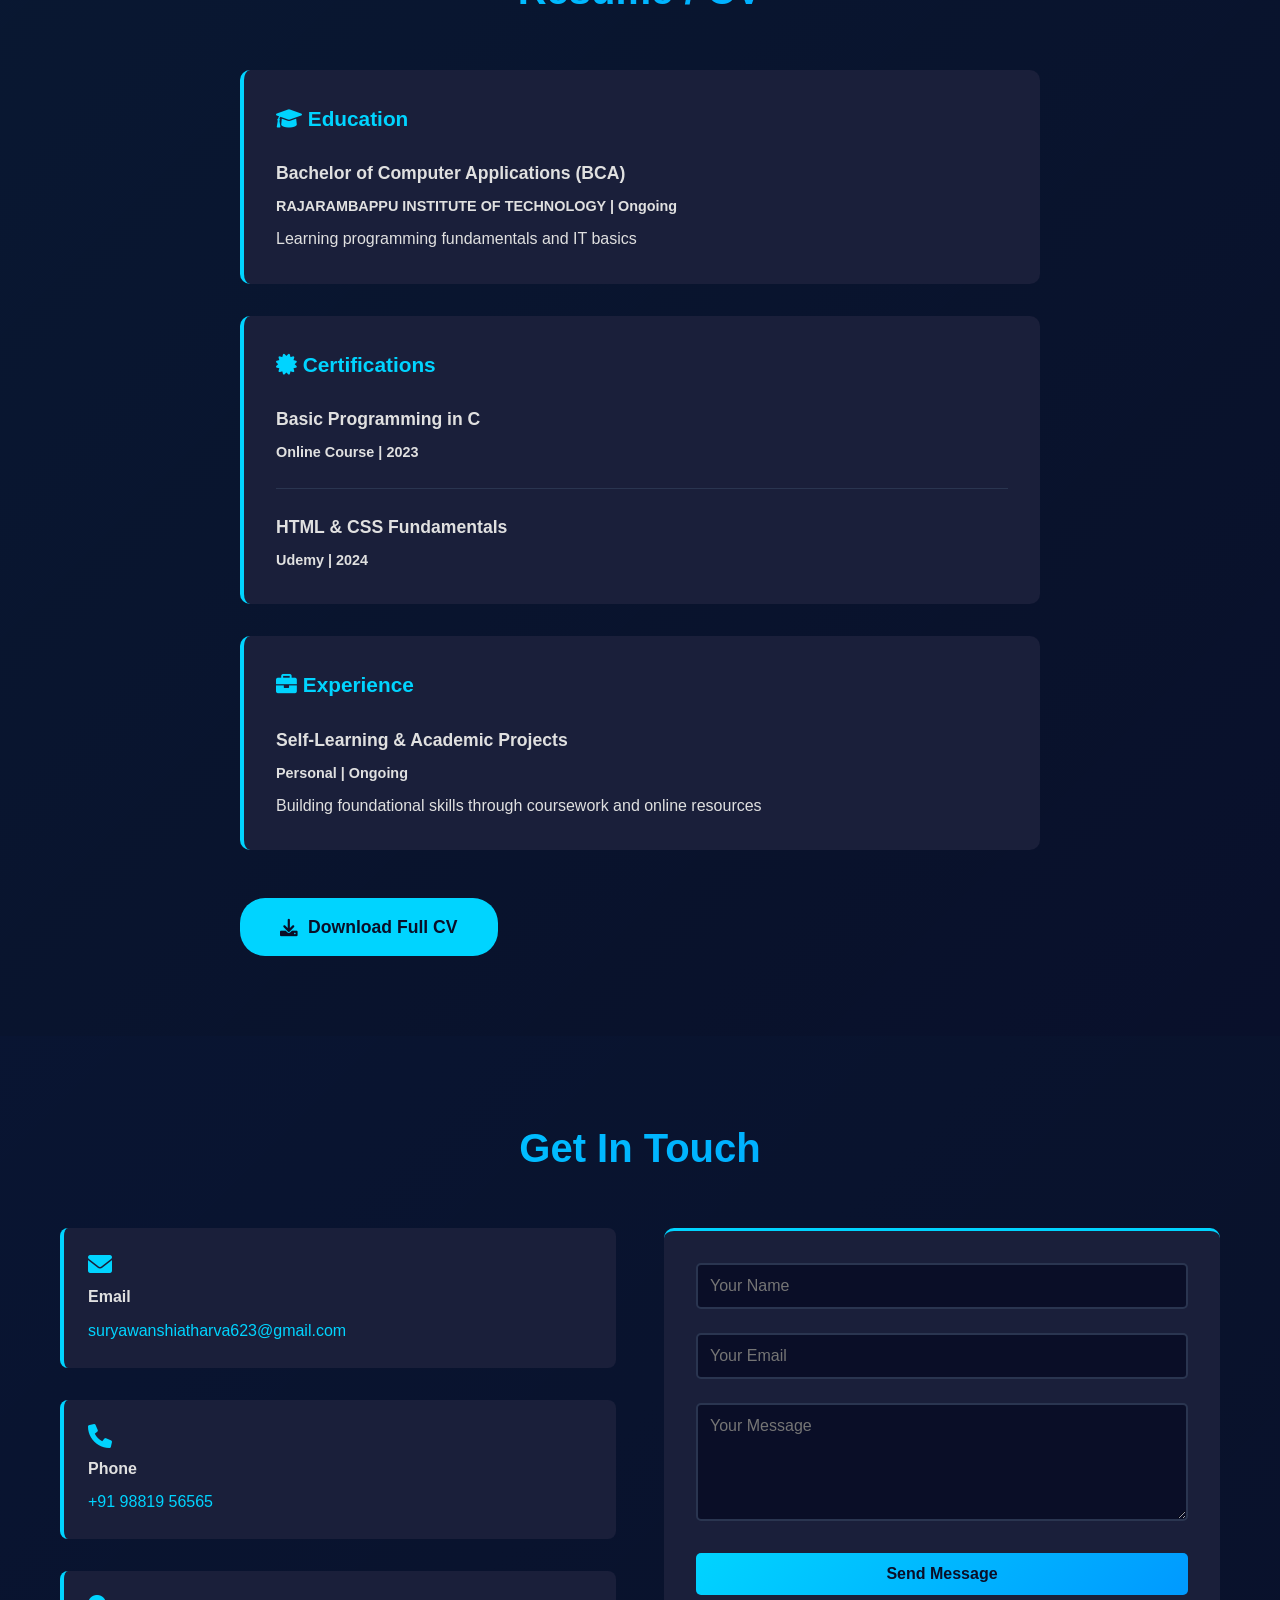
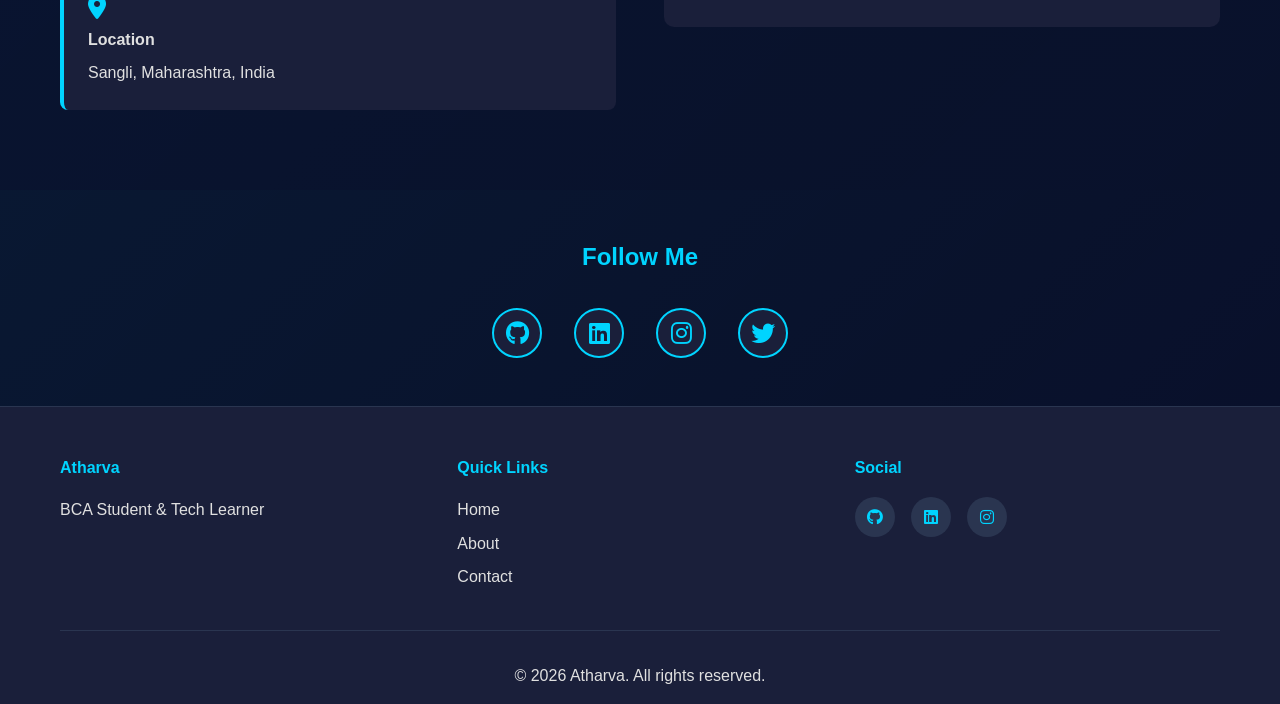
==== commit f2da3575: "iamge path" ====
--- a/index.html
+++ b/index.html
@@ -116,7 +116,7 @@
                 <a href="#contact" class="cta-button">Get In Touch</a>
             </div>
             <div class="hero-image">
-                <img src="C:\Users\SARTHAK\Downloads\e24eee77-f76f-40df-9fc2-45746ae92614-1_all_17013.jpg" alt="Profile" class="profile-img">
+                <img src="e24eee77-f76f-40df-9fc2-45746ae92614-1_all_17013.jpg alt="Profile" class="profile-img">
             </div>
         </div>
         <div class="particles" id="particles"></div>
@@ -379,4 +379,5 @@
 
     <script src="script.js"></script>
 </body>
-</html>+
+</html>
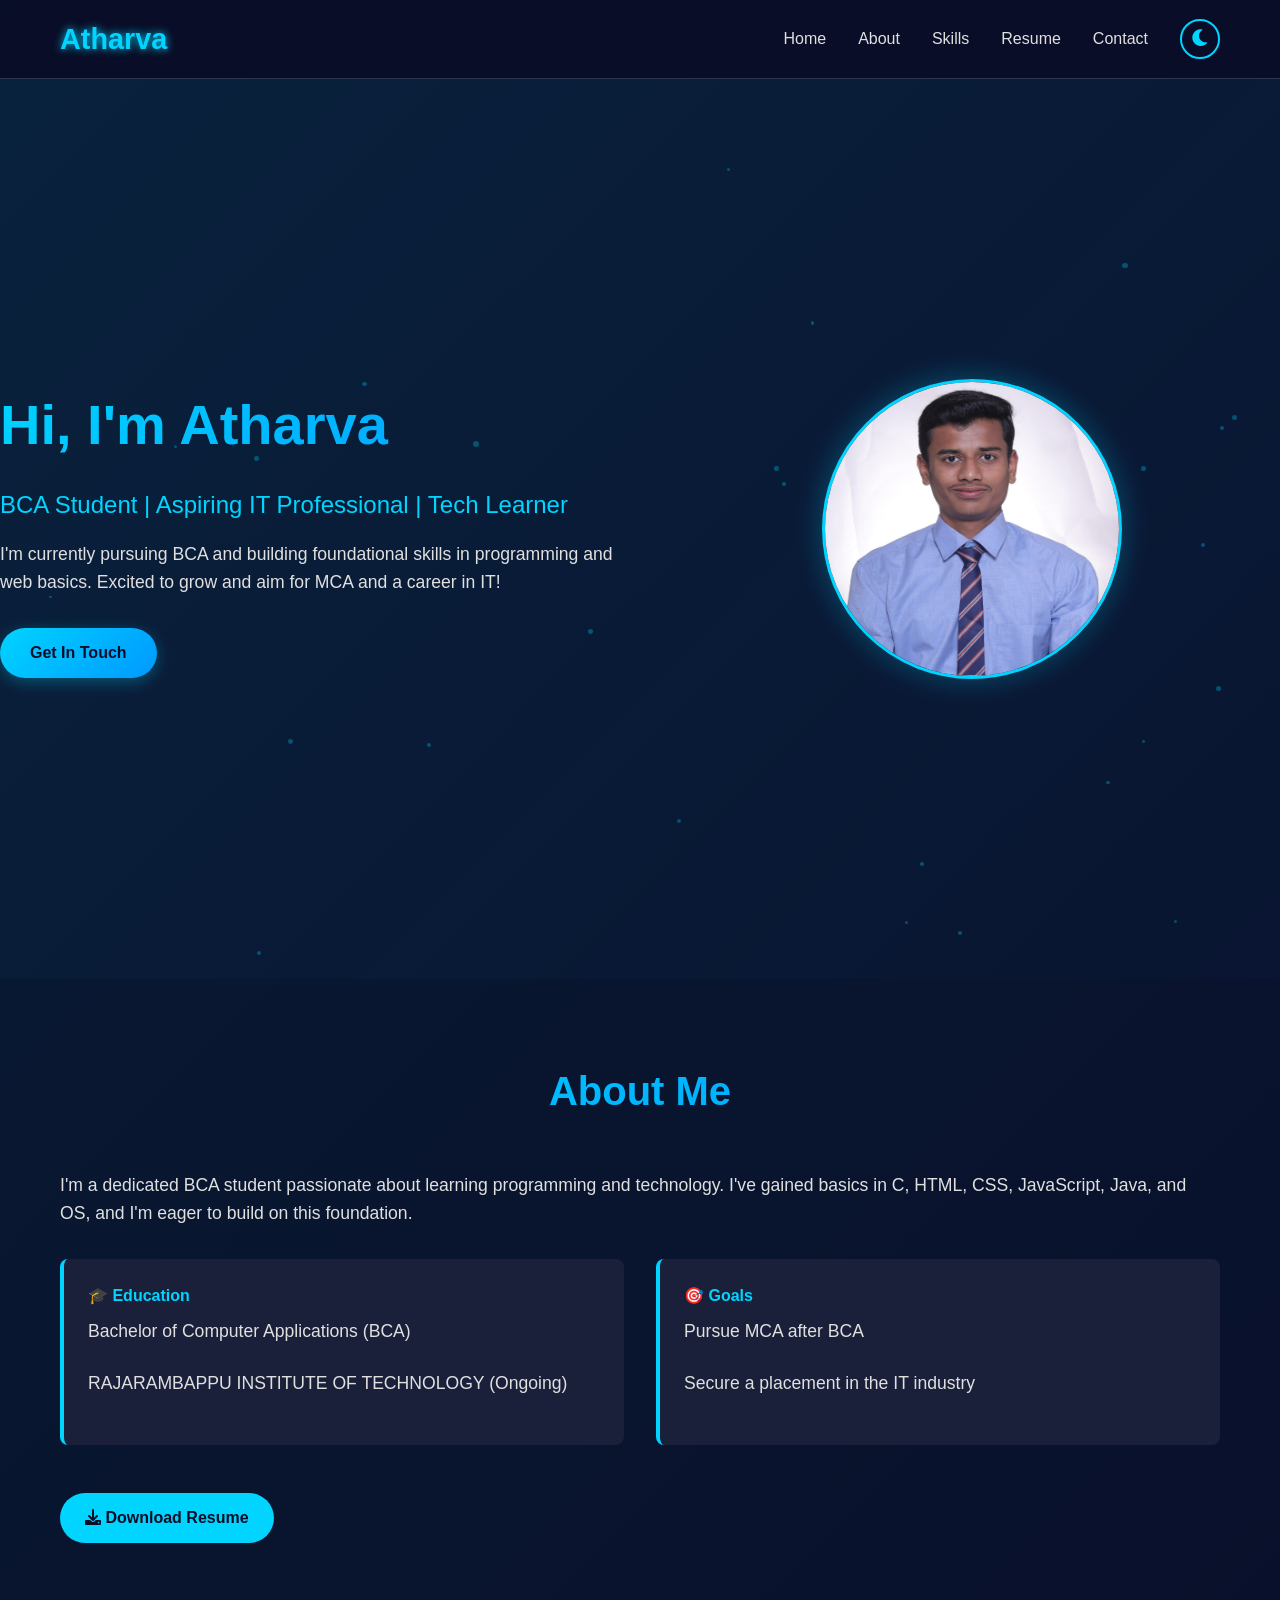
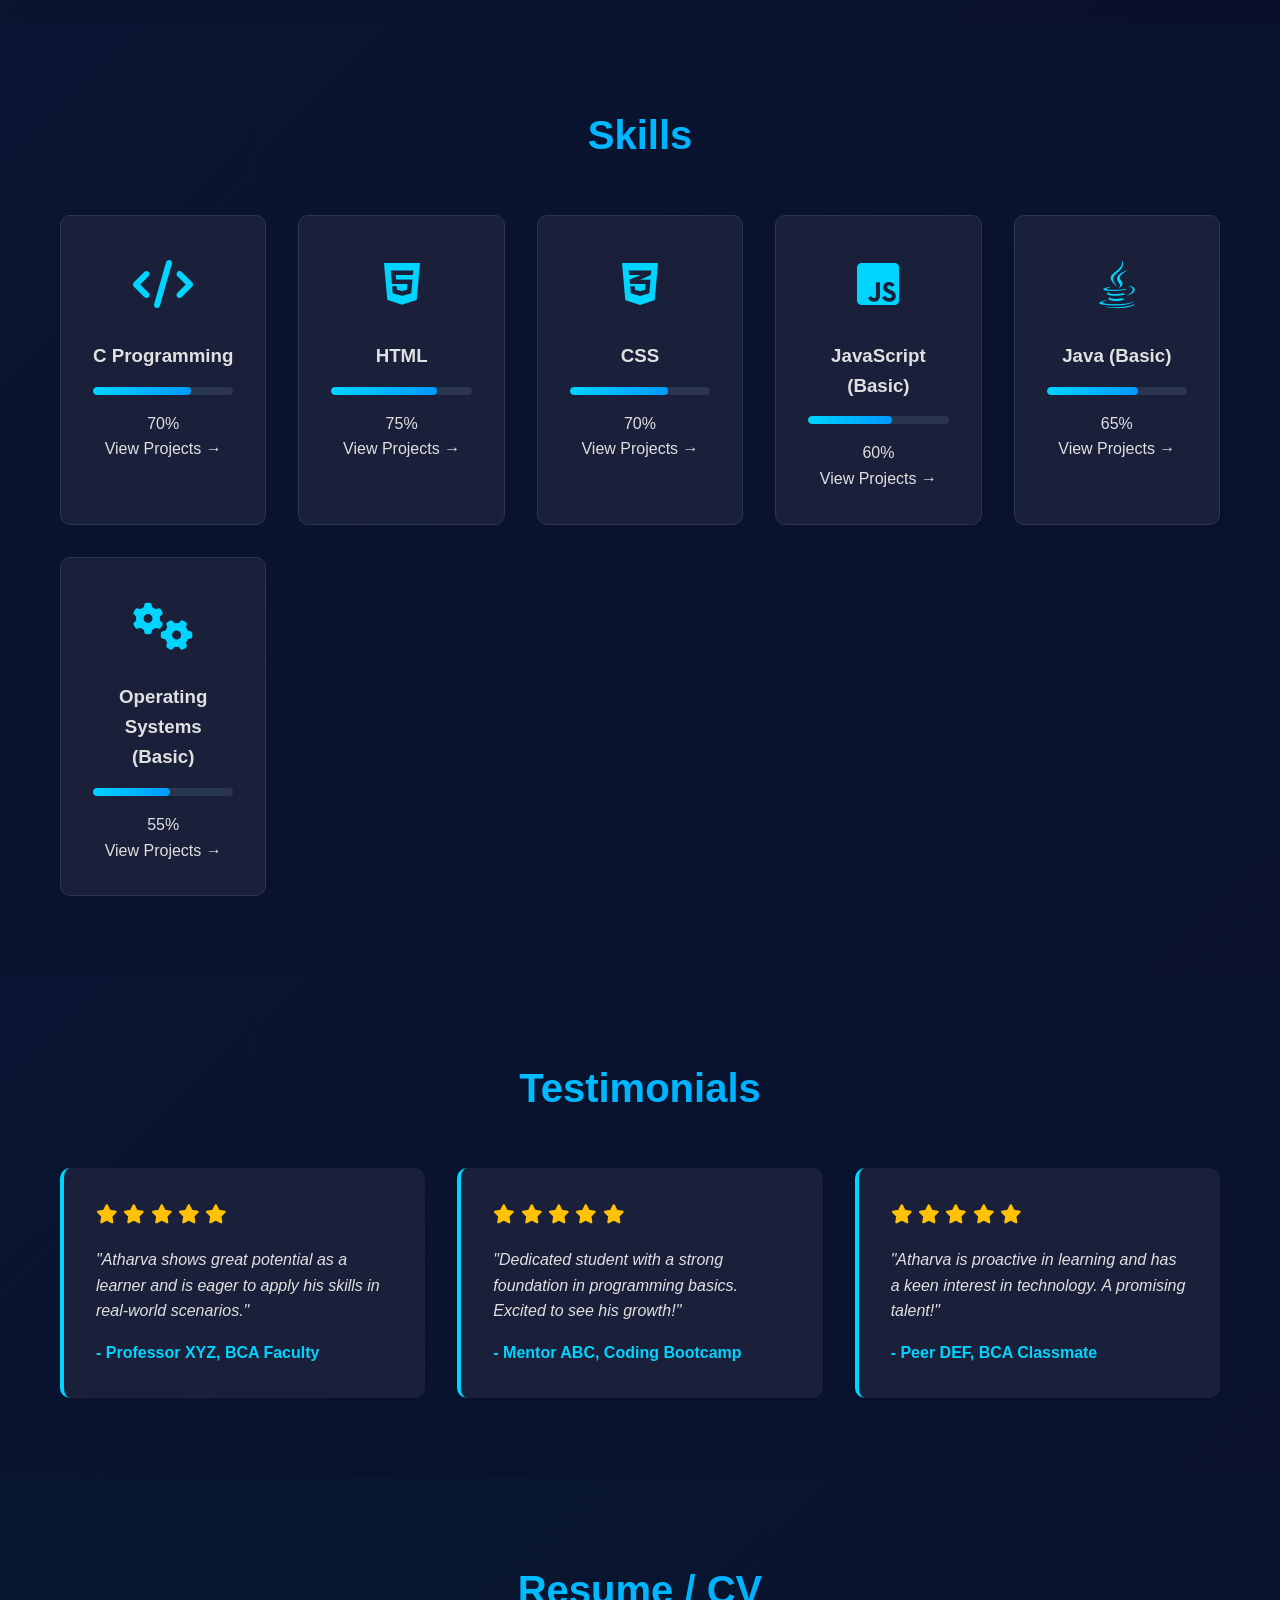
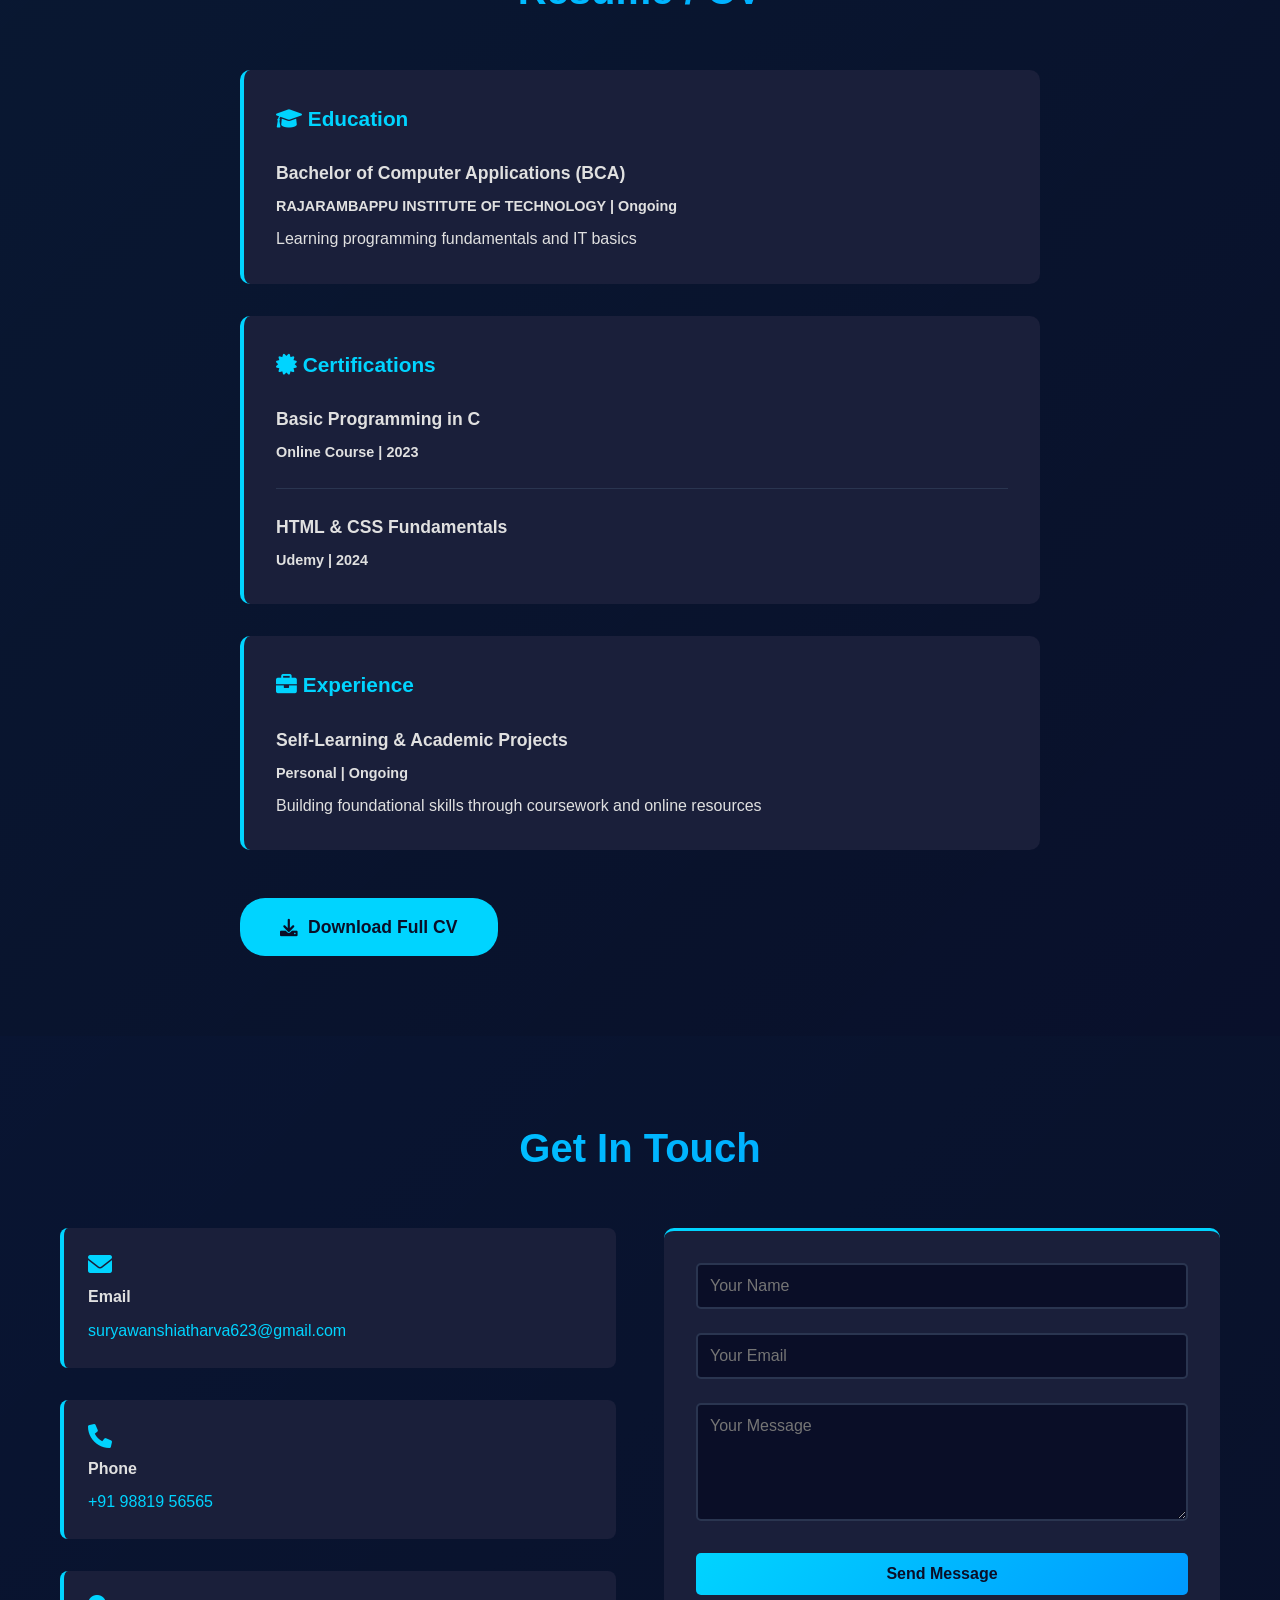
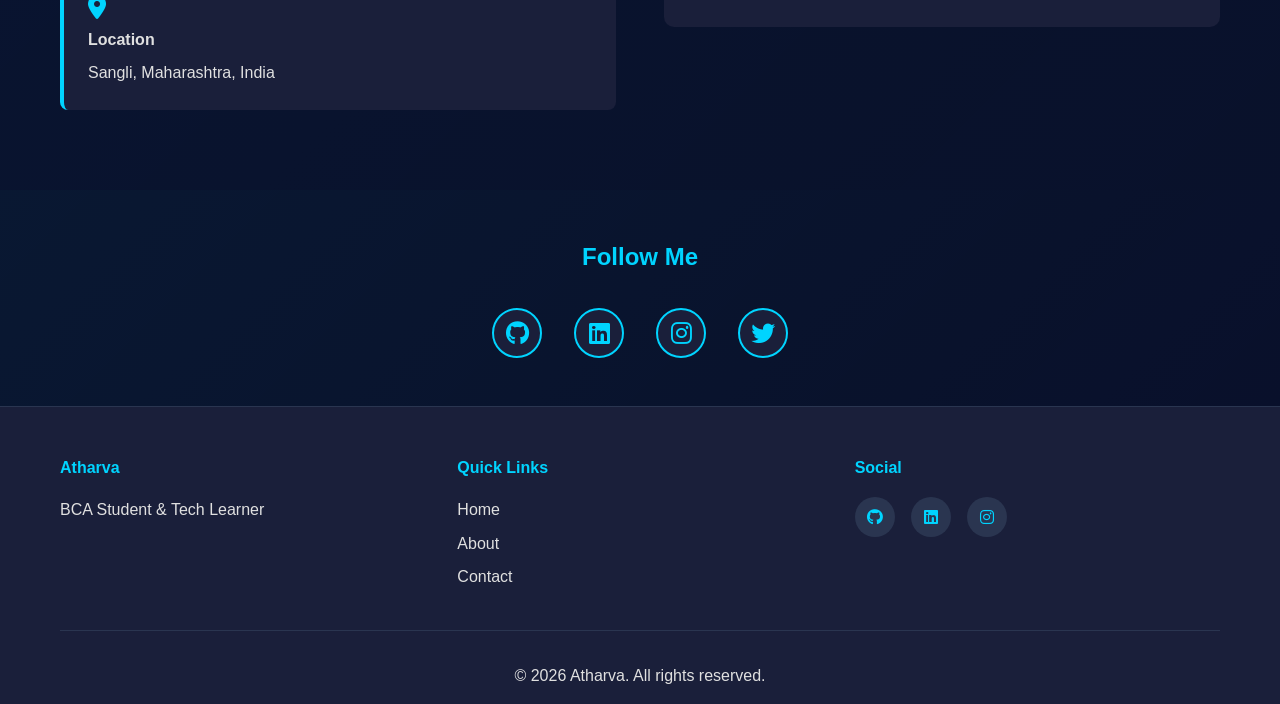
==== commit 4f344bba: "Update print statement from 'Hello' to 'Goodbye'" ====
--- a/index.html
+++ b/index.html
@@ -116,7 +116,7 @@
                 <a href="#contact" class="cta-button">Get In Touch</a>
             </div>
             <div class="hero-image">
-                <img src="e24eee77-f76f-40df-9fc2-45746ae92614-1_all_17013.jpg alt="Profile" class="profile-img">
+                <img src="image.jpg" alt="Profile" class="profile-img">
             </div>
         </div>
         <div class="particles" id="particles"></div>
@@ -381,3 +381,4 @@
 </body>
 
 </html>
+
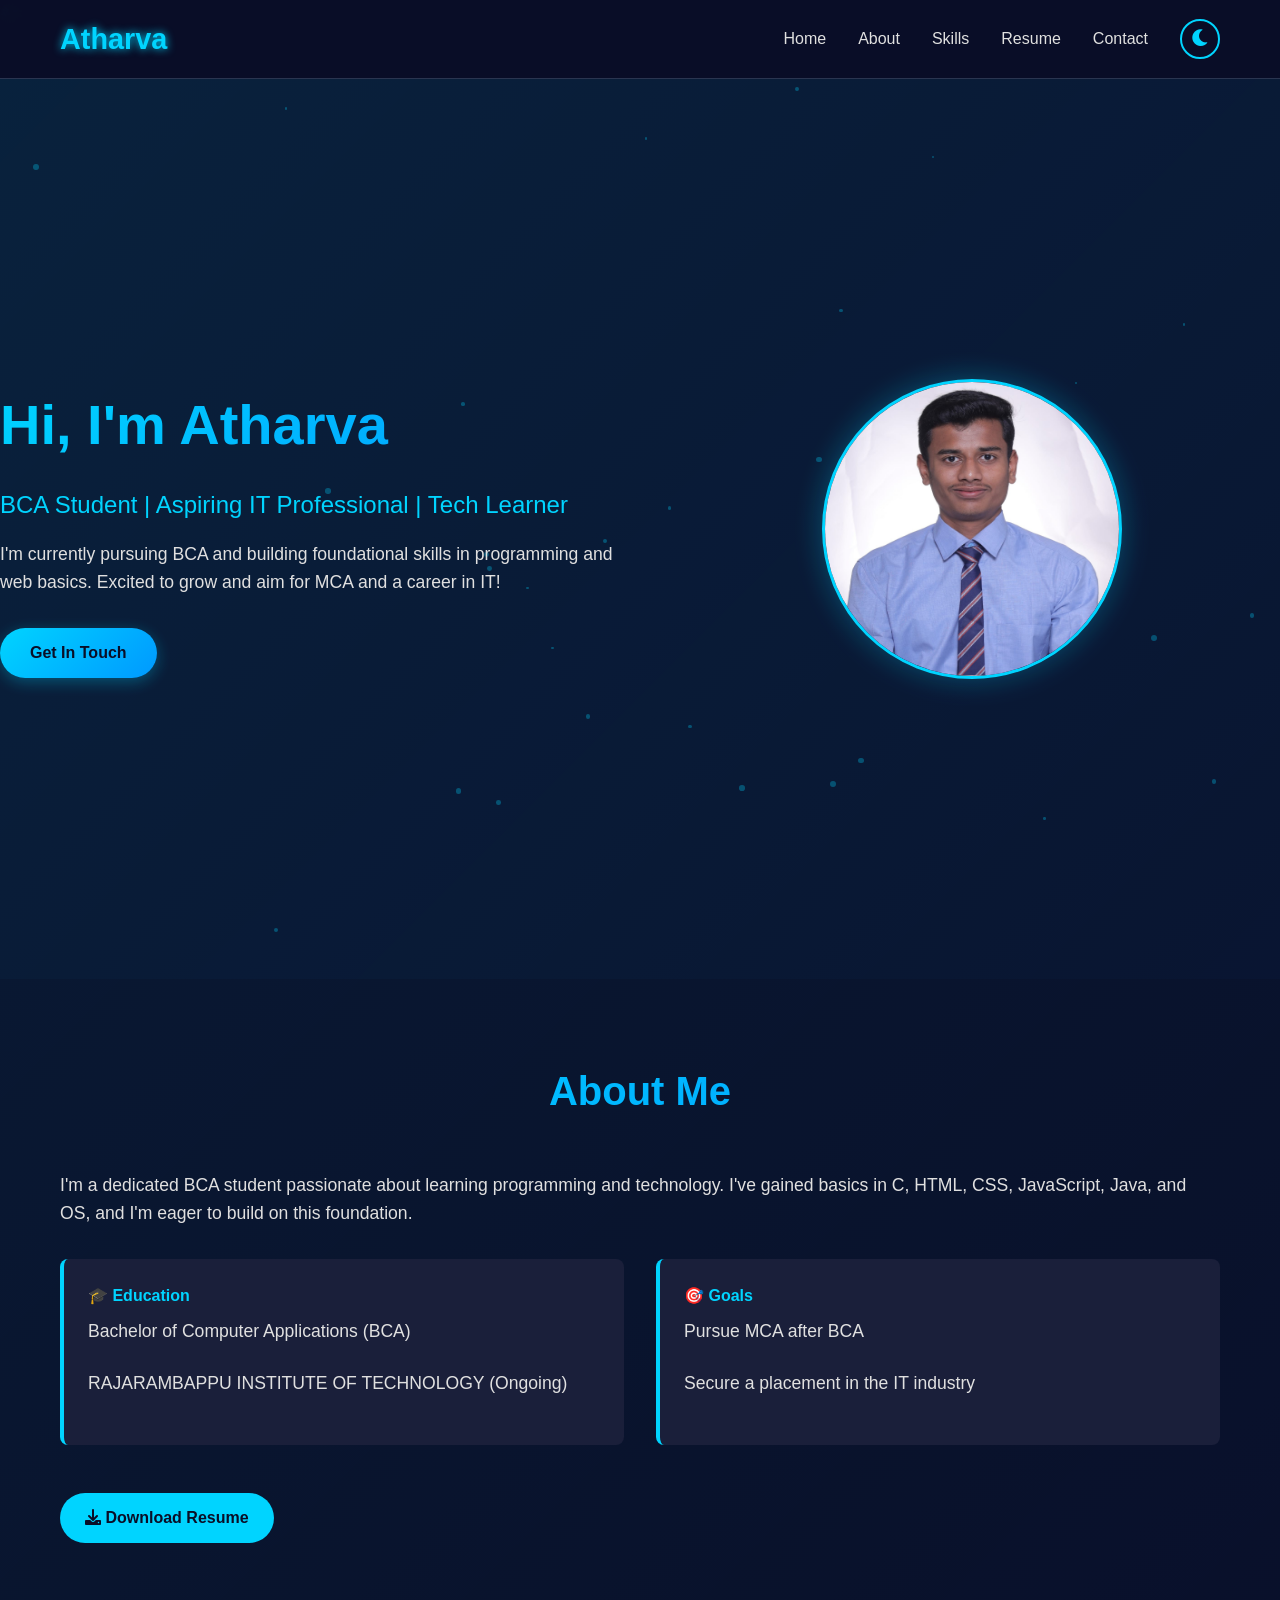
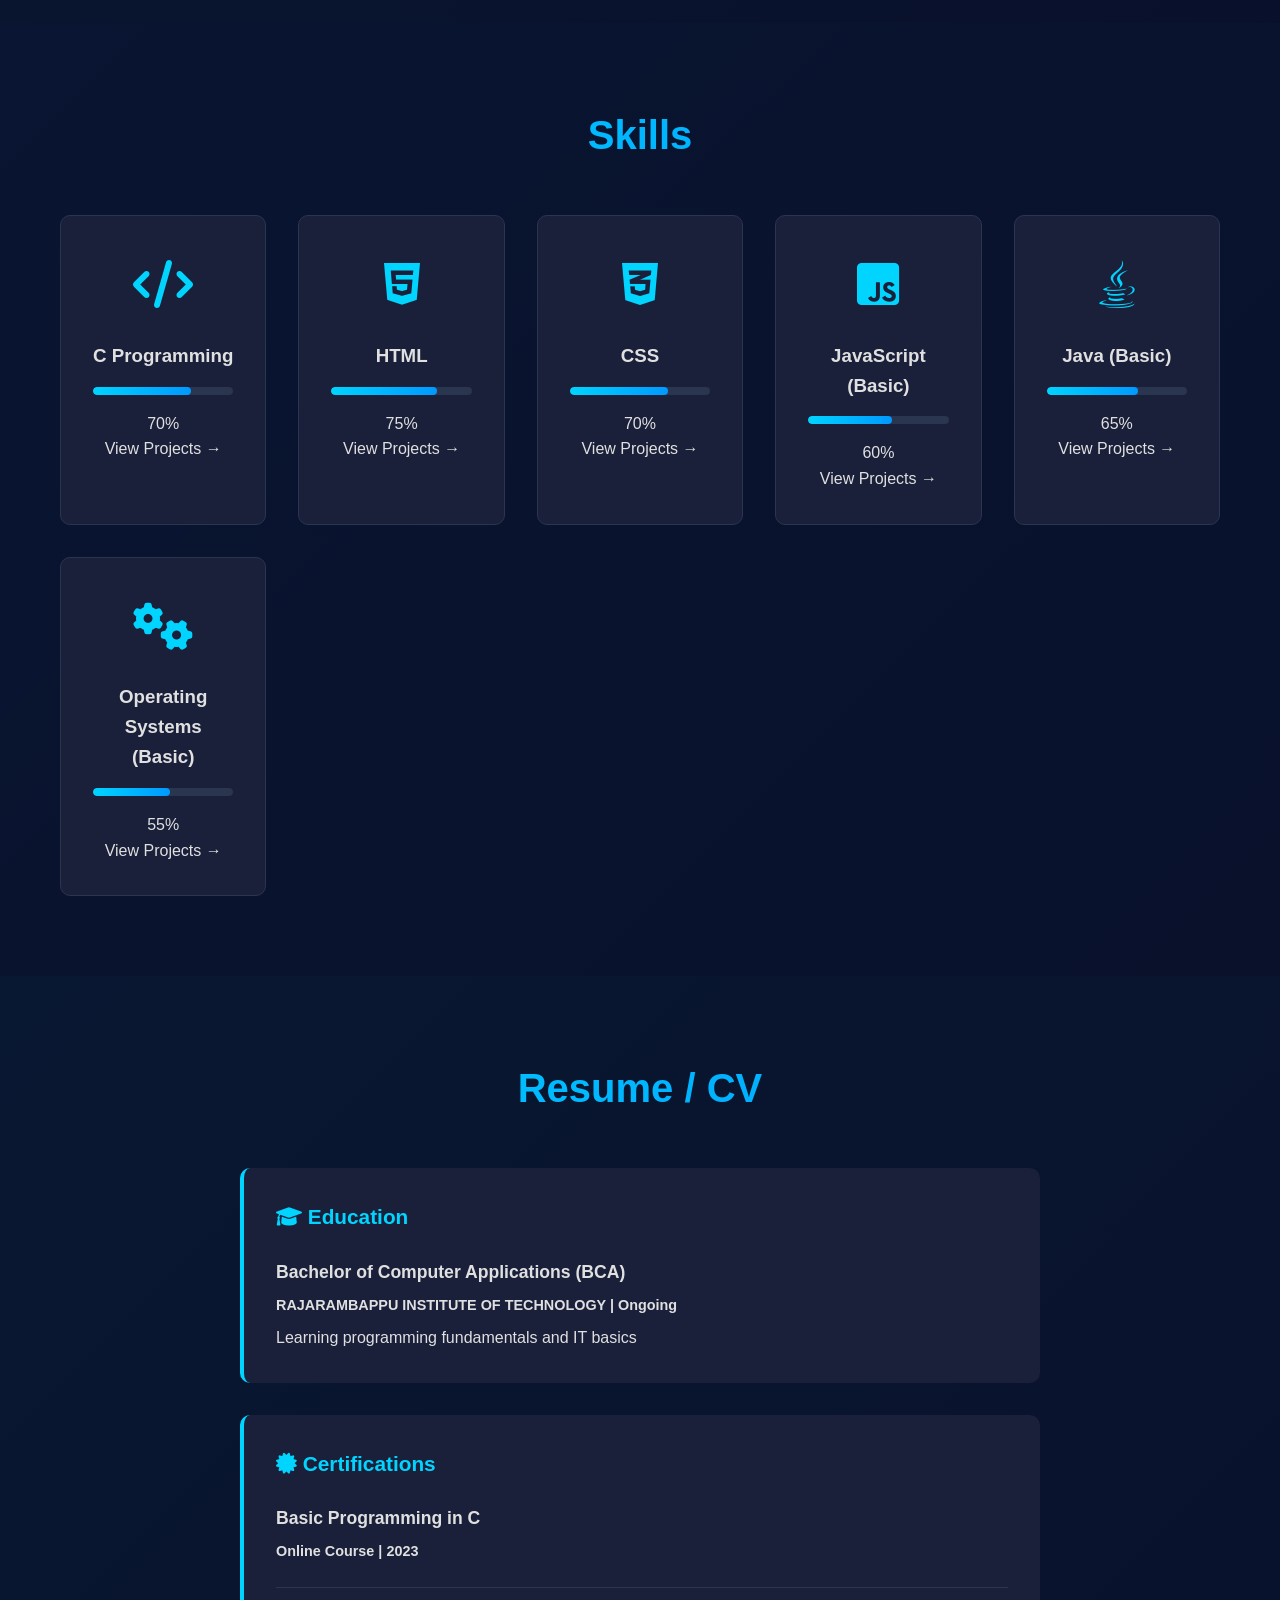
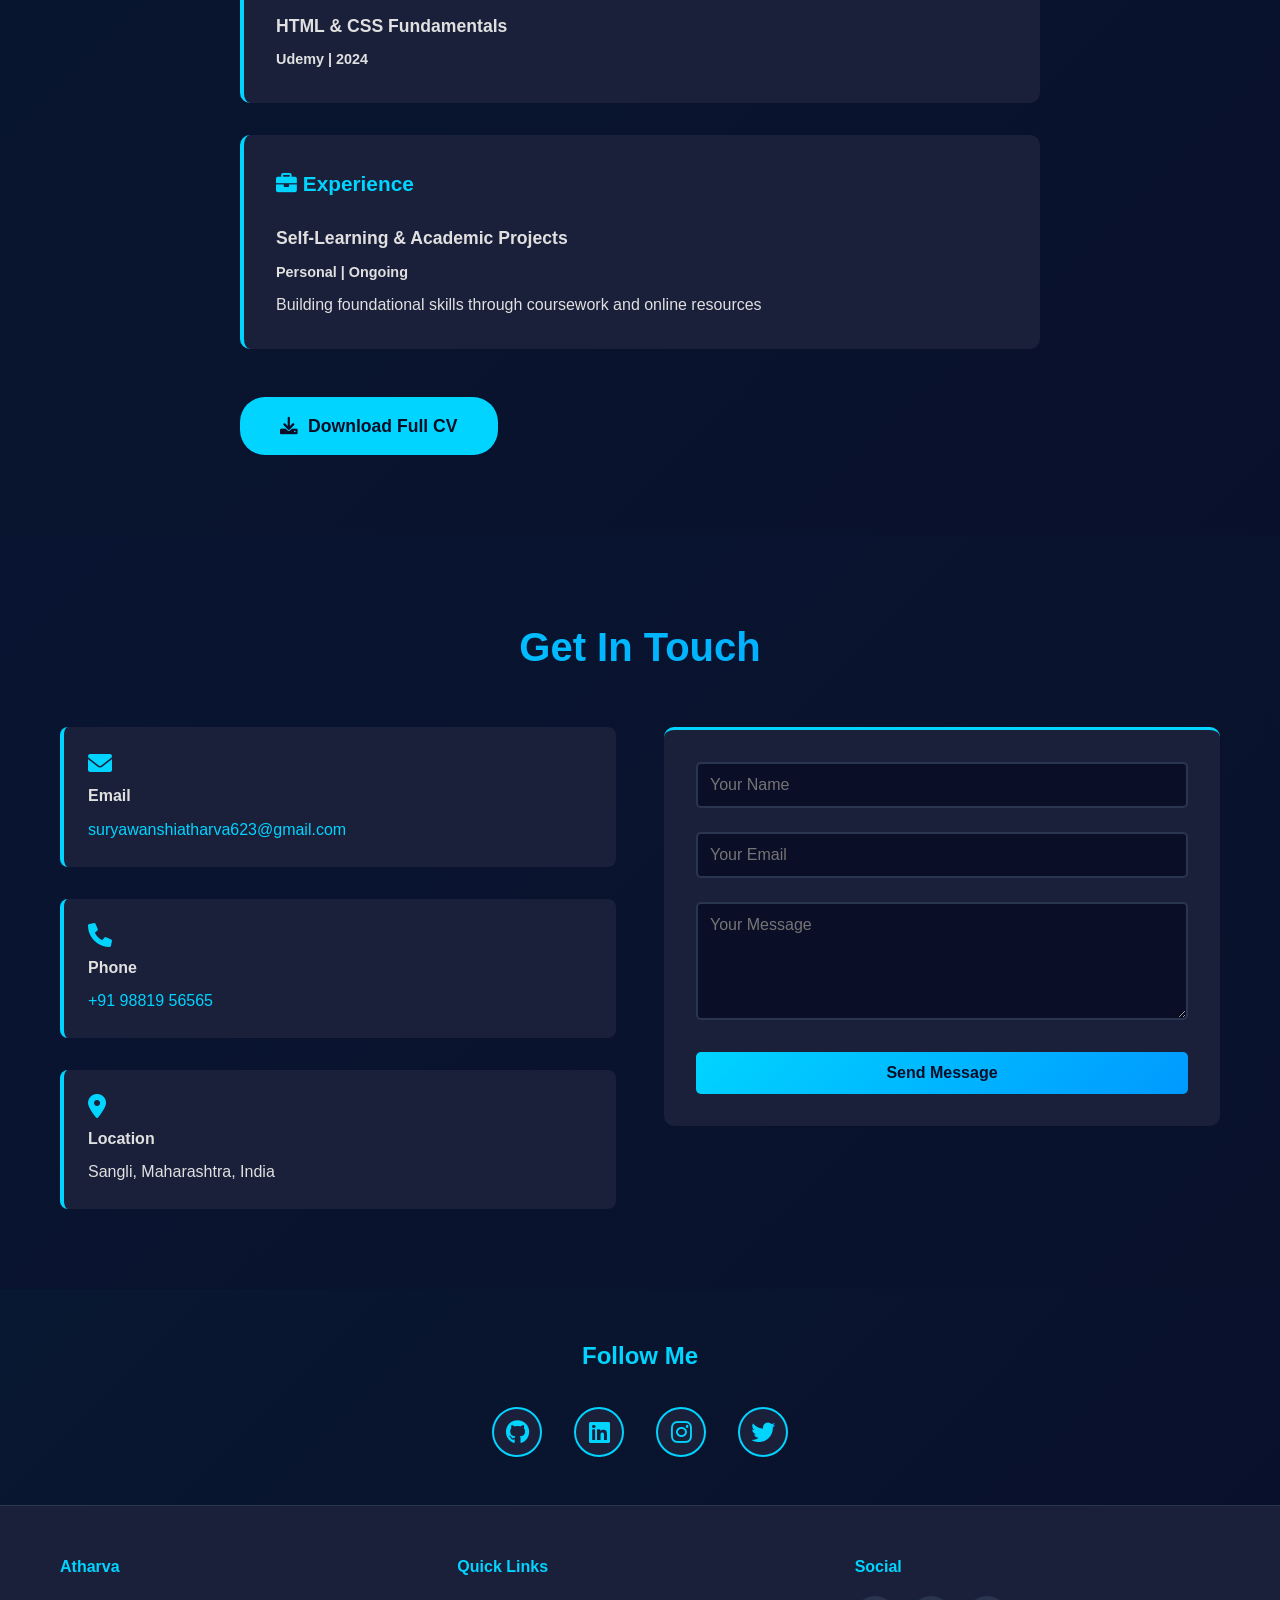
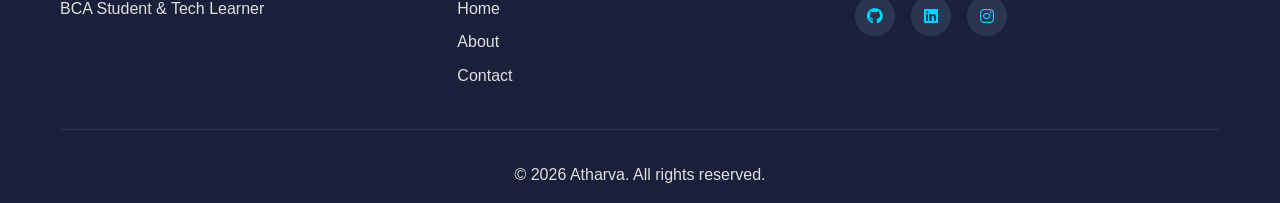
==== commit b51f3ab6: "Update in Portfolio design" ====
--- a/index.html
+++ b/index.html
@@ -212,47 +212,6 @@
         </div>
     </section>
 
-    <!-- Testimonials Section -->
-    <section id="testimonials" class="testimonials">
-        <div class="container">
-            <h2 class="section-title">Testimonials</h2>
-            <div class="testimonials-grid">
-                <div class="testimonial-card">
-                    <div class="stars">
-                        <i class="fas fa-star"></i>
-                        <i class="fas fa-star"></i>
-                        <i class="fas fa-star"></i>
-                        <i class="fas fa-star"></i>
-                        <i class="fas fa-star"></i>
-                    </div>
-                    <p class="testimonial-text">"Atharva shows great potential as a learner and is eager to apply his skills in real-world scenarios."</p>
-                    <p class="testimonial-author">- Professor XYZ, BCA Faculty</p>
-                </div>
-                <div class="testimonial-card">
-                    <div class="stars">
-                        <i class="fas fa-star"></i>
-                        <i class="fas fa-star"></i>
-                        <i class="fas fa-star"></i>
-                        <i class="fas fa-star"></i>
-                        <i class="fas fa-star"></i>
-                    </div>
-                    <p class="testimonial-text">"Dedicated student with a strong foundation in programming basics. Excited to see his growth!"</p>
-                    <p class="testimonial-author">- Mentor ABC, Coding Bootcamp</p>
-                </div>
-                <div class="testimonial-card">
-                    <div class="stars">
-                        <i class="fas fa-star"></i>
-                        <i class="fas fa-star"></i>
-                        <i class="fas fa-star"></i>
-                        <i class="fas fa-star"></i>
-                        <i class="fas fa-star"></i>
-                    </div>
-                    <p class="testimonial-text">"Atharva is proactive in learning and has a keen interest in technology. A promising talent!"</p>
-                    <p class="testimonial-author">- Peer DEF, BCA Classmate</p>
-                </div>
-            </div>
-        </div>
-    </section>
 
     <!-- Resume Section -->
     <section id="resume" class="resume">
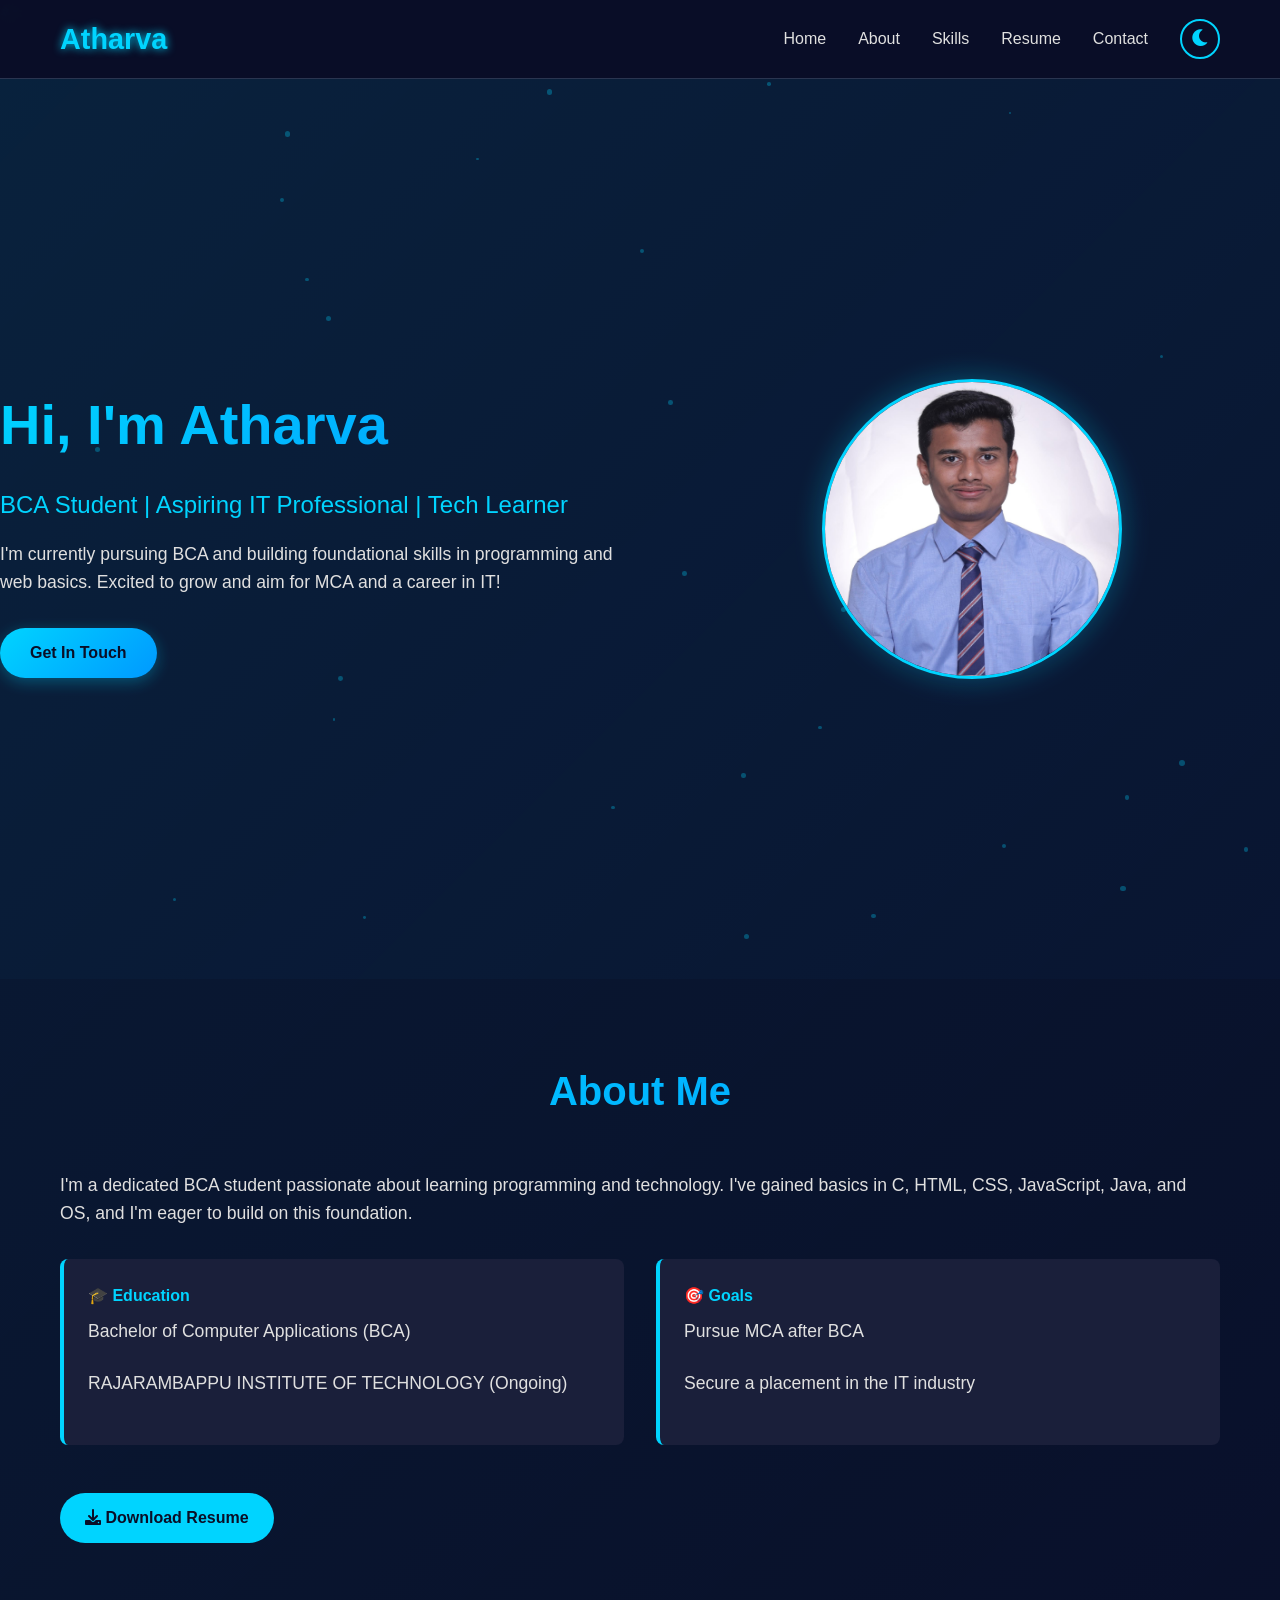
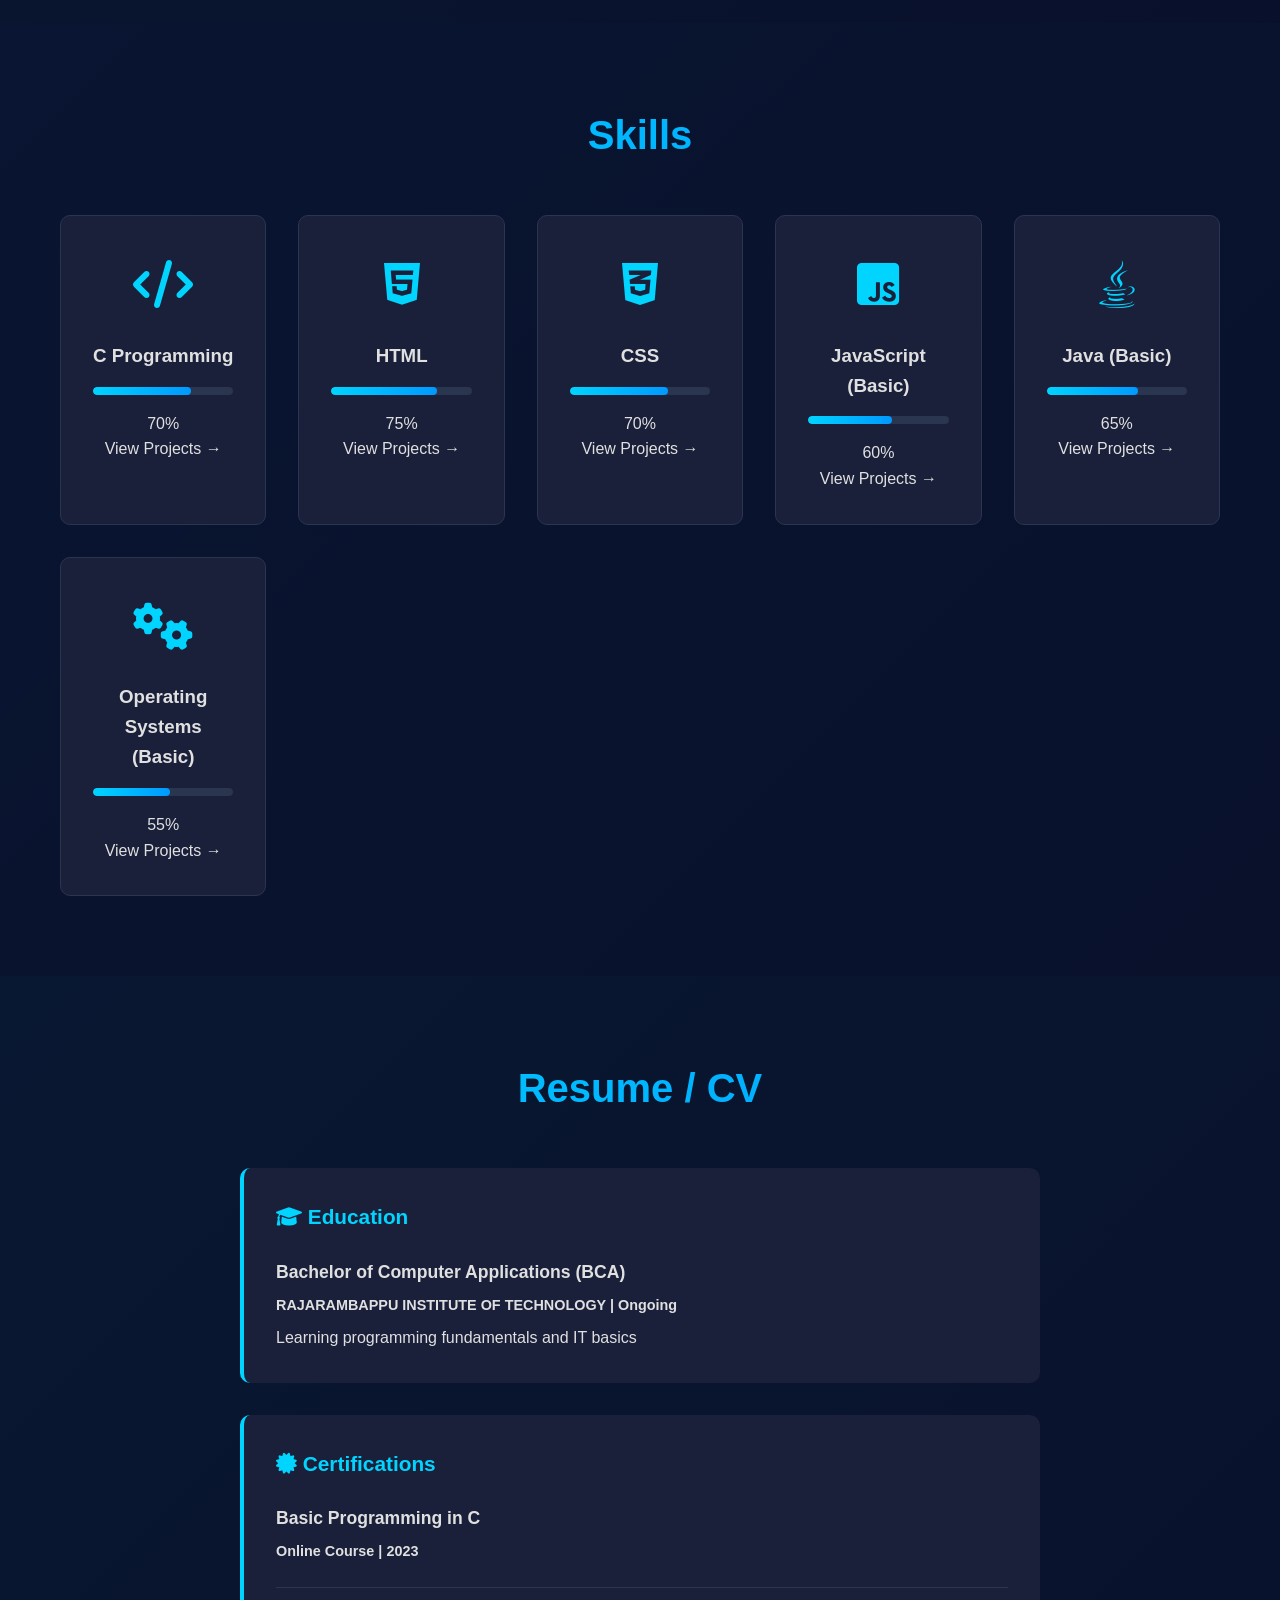
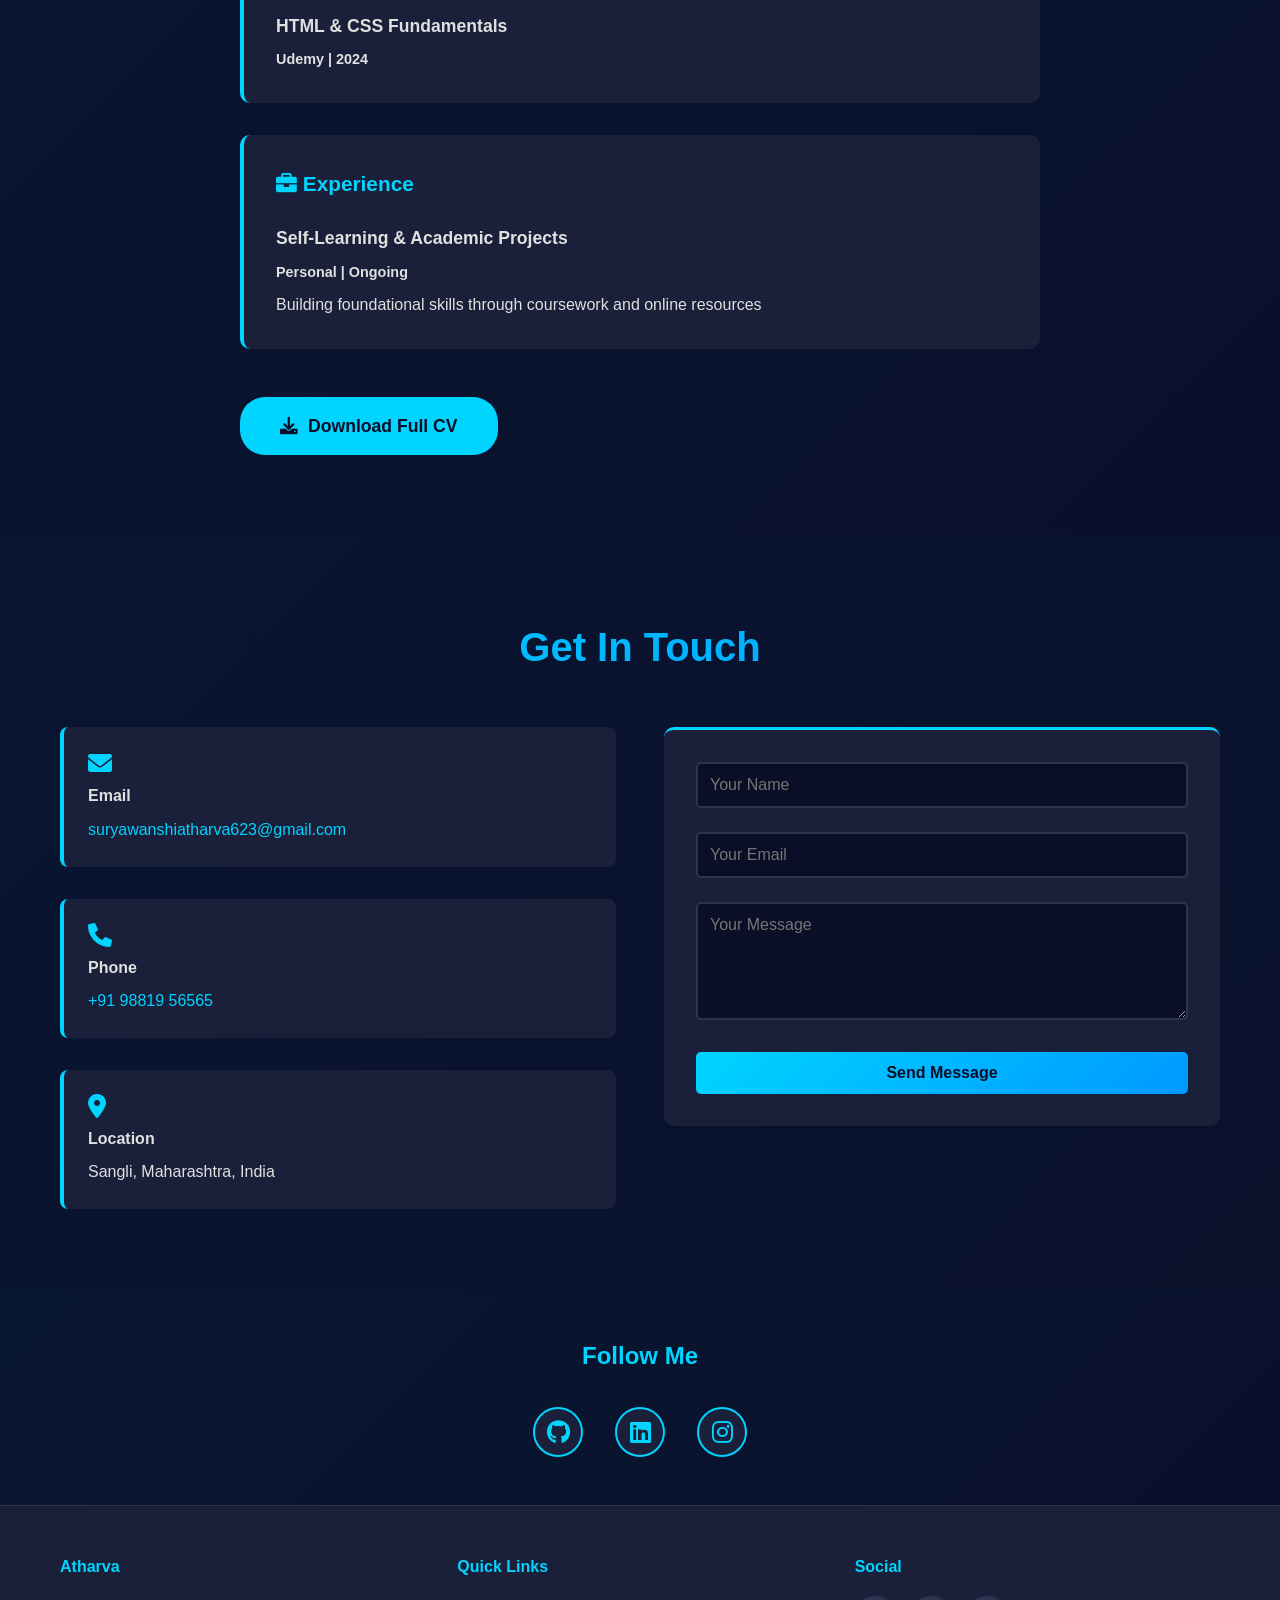
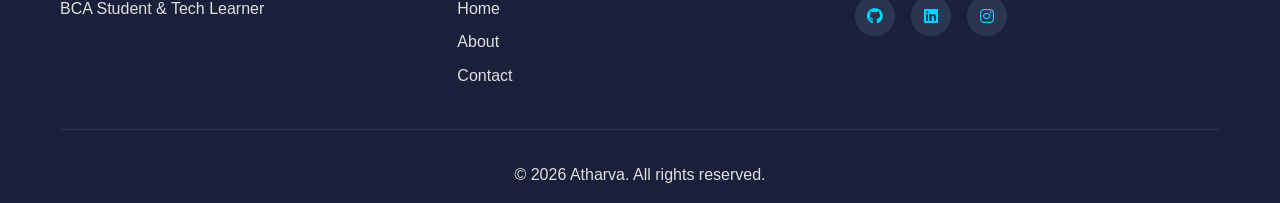
==== commit 95856e4b: "Linked Socials correctly" ====
--- a/index.html
+++ b/index.html
@@ -297,10 +297,10 @@
         <div class="container">
             <h3>Follow Me</h3>
             <div class="social-links">
-                <a href="https://github.com" target="_blank" title="GitHub"><i class="fab fa-github"></i></a>
-                <a href="https://linkedin.com" target="_blank" title="LinkedIn"><i class="fab fa-linkedin"></i></a>
-                <a href="https://instagram.com" target="_blank" title="Instagram"><i class="fab fa-instagram"></i></a>
-                <a href="https://twitter.com" target="_blank" title="Twitter"><i class="fab fa-twitter"></i></a>
+                <a href="https://github.com/Atharva2565-glitch" target="Github" title="GitHub"><i class="fab fa-github"></i></a>
+                <a href="https://www.linkedin.com/in/atharva-suryawanshi-081b632b9/" target="_blank" title="LinkedIn"><i class="fab fa-linkedin"></i></a>
+                <a href="https://www.instagram.com/atharva__2565/" target="Instagram" title="Instagram"><i class="fab fa-instagram"></i></a>
+
             </div>
         </div>
     </section>
--- a/styles.css
+++ b/styles.css
@@ -47,6 +47,7 @@
     left: 0;
     width: 100%;
     height: 100%;
+    
     background: var(--dark-bg);
     display: flex;
     flex-direction: column;
